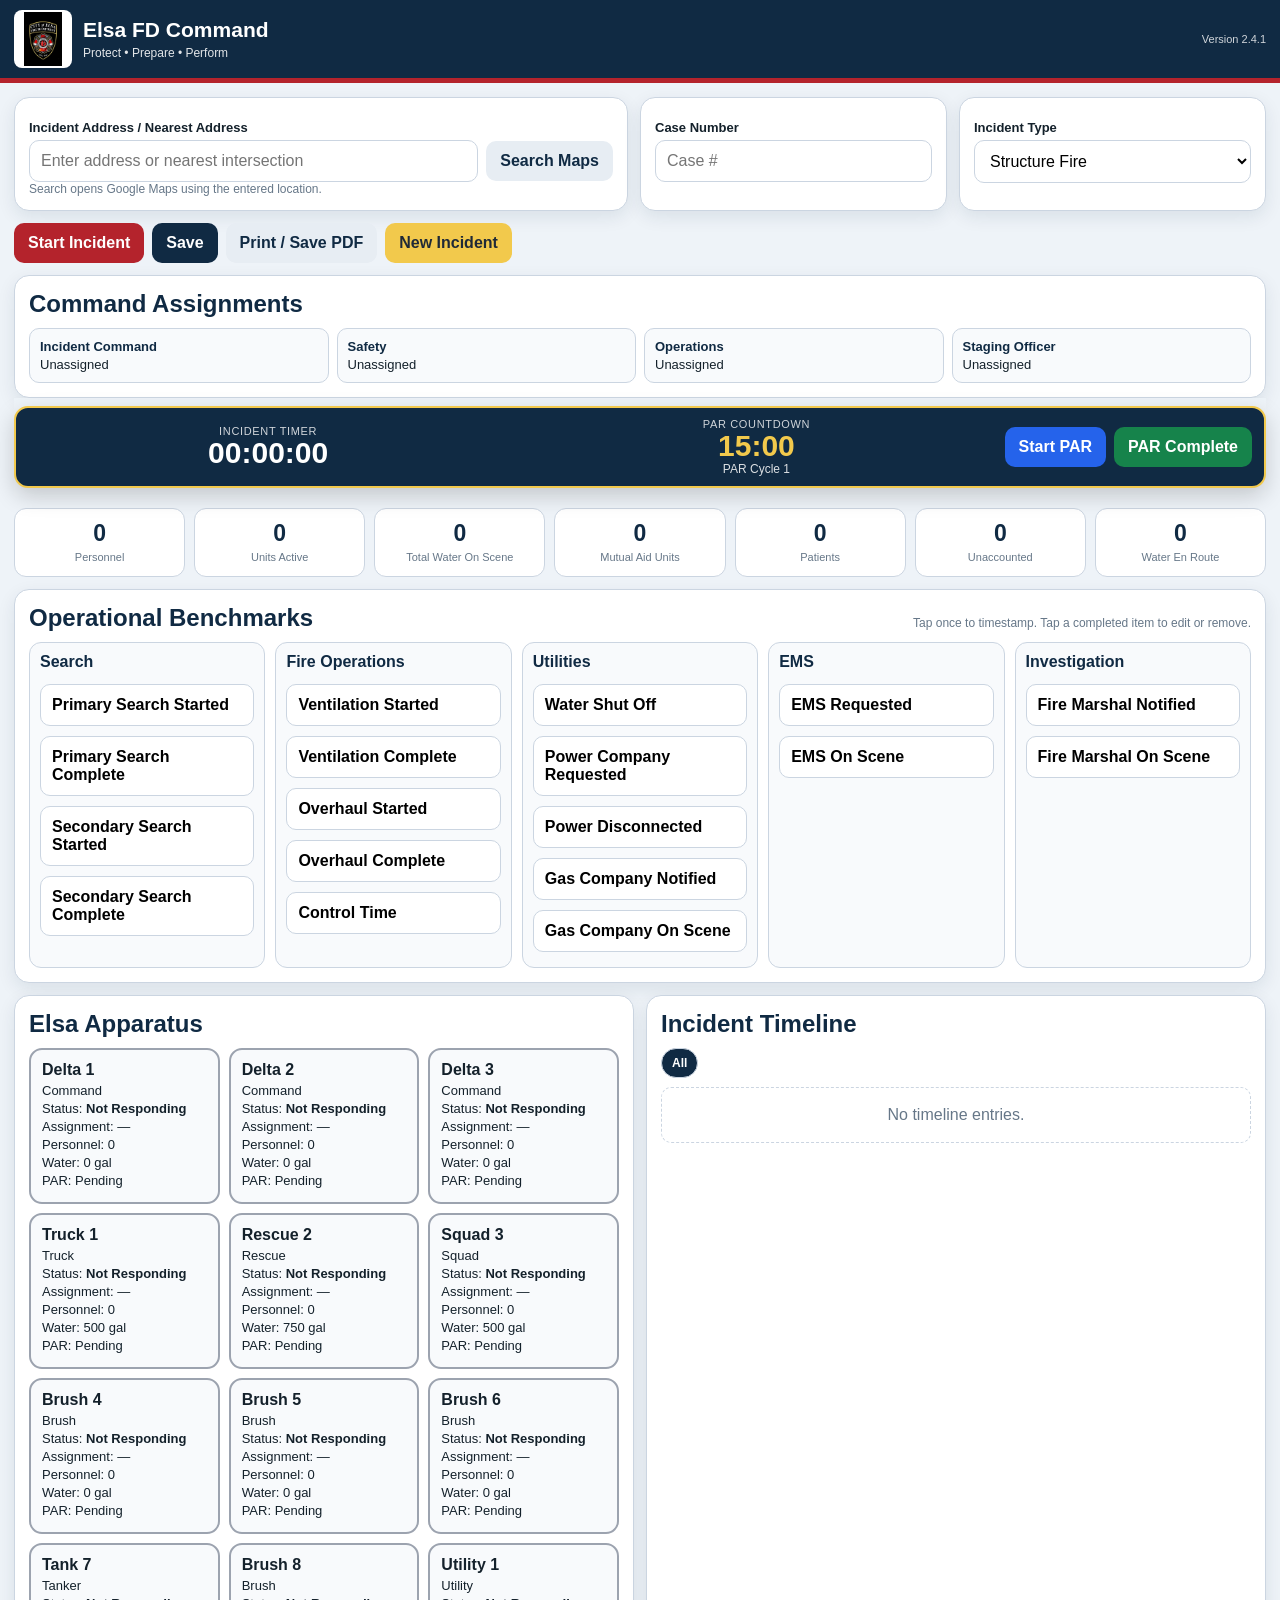
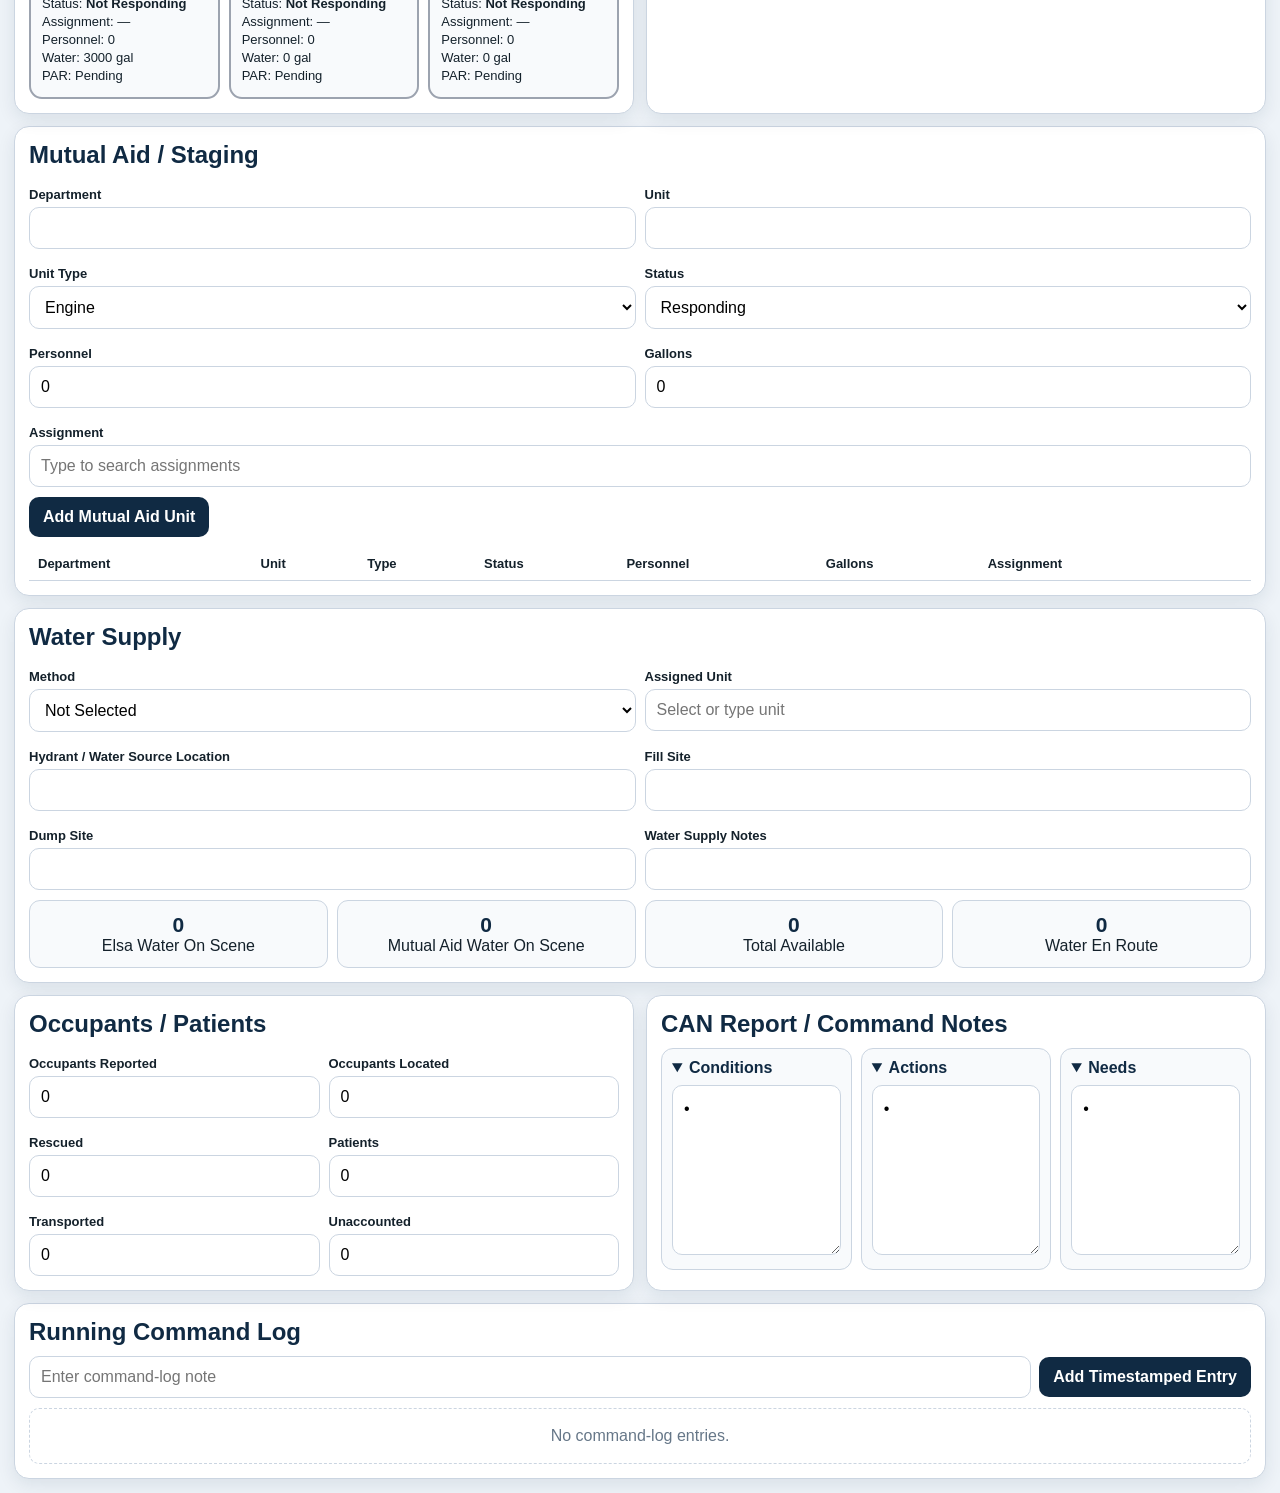
==== index.html @ ad081b95 "Add files via upload" ====
<!doctype html>
<html lang="en">
<head>
<meta charset="utf-8">
<meta name="viewport" content="width=device-width,initial-scale=1,viewport-fit=cover">
<meta name="theme-color" content="#102a43">
<meta name="apple-mobile-web-app-capable" content="yes">
<meta name="apple-mobile-web-app-title" content="EFD Command">
<title>Elsa FD Command — Version 2.4.1</title>
<link rel="stylesheet" href="styles.css?v=241">
</head>
<body>
<header>
  <div class="brand">
    <img class="patch" src="efd-patch.jpg" alt="Elsa Fire Department patch">
    <div><h1>Elsa FD Command</h1><p>Protect • Prepare • Perform</p></div>
  </div>
  <div class="version">Version 2.4.1</div>
</header>

<main class="shell">
  <section class="grid top-grid">
    <article class="card">
      <label>Incident Address / Nearest Address</label>
      <div class="inline"><input id="address" placeholder="Enter address or nearest intersection"><button class="btn light" id="mapsBtn">Search Maps</button></div>
      <div class="muted">Search opens Google Maps using the entered location.</div>
    </article>
    <article class="card"><label>Case Number</label><input id="caseNo" placeholder="Case #"></article>
    <article class="card">
      <label>Incident Type</label>
      <select id="incidentType"><option>Structure Fire</option><option>Brush/Wildland Fire</option><option>MVC</option><option>HazMat</option><option>Search & Rescue</option><option>Other</option></select>
      <input id="otherIncidentType" class="hidden" placeholder="Enter incident type" style="margin-top:8px">
    </article>
  </section>

  <div class="action-bar">
    <button class="btn danger" id="startIncidentBtn">Start Incident</button>
    <button class="btn primary" id="saveBtn">Save</button>
    <button class="btn light" onclick="window.print()">Print / Save PDF</button>
    <button class="btn gold" id="newIncidentBtn">New Incident</button>
  </div>

  <section class="card">
    <h2>Command Assignments</h2>
    <div id="commandAssignments" class="command-assignments"></div>
  </section>

  <div class="command-strip">
    <div class="command-strip-inner">
      <div class="timer-block"><small>Incident Timer</small><div class="timer" id="incidentTimer">00:00:00</div></div>
      <div class="timer-block"><small>PAR Countdown</small><div class="timer par-timer" id="parTimer">15:00</div><div class="par-cycle" id="parCycle">PAR Cycle 1</div></div>
      <button class="btn blue" id="startParBtn">Start PAR</button>
      <button class="btn green" id="completeParBtn">PAR Complete</button>
    </div>
  </div>

  <section class="stats">
    <div class="stat"><b id="mPersonnel">0</b><span>Personnel</span></div>
    <div class="stat"><b id="mUnits">0</b><span>Units Active</span></div>
    <div class="stat"><b id="mWater">0</b><span>Total Water On Scene</span></div>
    <div class="stat"><b id="mMutual">0</b><span>Mutual Aid Units</span></div>
    <div class="stat"><b id="mPatients">0</b><span>Patients</span></div>
    <div class="stat"><b id="mMissing">0</b><span>Unaccounted</span></div>
    <div class="stat"><b id="mWaterEnroute">0</b><span>Water En Route</span></div>
  </section>

  <section class="card">
    <div class="section-heading"><h2>Operational Benchmarks</h2><span class="muted">Tap once to timestamp. Tap a completed item to edit or remove.</span></div>
    <div id="benchmarkGroups" class="benchmark-groups"></div>
  </section>

  <section class="grid two" style="margin-top:12px">
    <article class="card">
      <h2>Elsa Apparatus</h2>
      <div id="units" class="units"></div>
    </article>
    <article class="card">
      <h2>Incident Timeline</h2>
      <div id="timelineFilters" class="timeline-filters"></div>
      <div id="timeline" class="timeline"></div>
    </article>
  </section>

  <section class="card" style="margin-top:12px">
    <h2>Mutual Aid / Staging</h2>
    <div class="form-grid">
      <div><label>Department</label><input id="maDept"></div>
      <div><label>Unit</label><input id="maUnit"></div>
      <div><label>Unit Type</label><select id="maType"><option>Engine</option><option>Truck</option><option>Rescue</option><option>Squad</option><option>Brush</option><option>Tanker</option><option>Command</option><option>Utility</option><option>Ambulance</option><option>Other</option></select></div>
      <div><label>Status</label><select id="maStatus"><option>Responding</option><option>On Scene</option><option>Staged</option><option>Released</option></select></div>
      <div><label>Personnel</label><input id="maPersonnel" type="number" min="0" value="0"></div>
      <div><label>Gallons</label><input id="maGallons" type="number" min="0" value="0"></div>
      <div style="grid-column:1/-1"><label>Assignment</label><input id="maAssignment" list="assignmentList" placeholder="Type to search assignments"></div>
    </div>
    <button class="btn primary" id="addMaBtn" style="margin-top:10px">Add Mutual Aid Unit</button>
    <div class="table-wrap" style="margin-top:10px"><table><thead><tr><th>Department</th><th>Unit</th><th>Type</th><th>Status</th><th>Personnel</th><th>Gallons</th><th>Assignment</th><th></th></tr></thead><tbody id="maBody"></tbody></table></div>
  </section>

  <section class="card" style="margin-top:12px">
    <h2>Water Supply</h2>
    <div class="form-grid">
      <div><label>Method</label><select id="waterMethod"><option value="">Not Selected</option><option>Hydrant</option><option>Tanker Shuttle</option></select></div>
      <div><label>Assigned Unit</label><input id="waterUnit" list="waterUnitList" placeholder="Select or type unit"></div>
      <div><label>Hydrant / Water Source Location</label><input id="hydrantLocation"></div>
      <div><label>Fill Site</label><input id="fillSite"></div>
      <div><label>Dump Site</label><input id="dumpSite"></div>
      <div><label>Water Supply Notes</label><input id="waterNotes"></div>
    </div>
    <div class="water-summary">
      <div class="water-box"><b id="elsaWater">0</b><span>Elsa Water On Scene</span></div>
      <div class="water-box"><b id="mutualWater">0</b><span>Mutual Aid Water On Scene</span></div>
      <div class="water-box"><b id="totalWater">0</b><span>Total Available</span></div>
      <div class="water-box"><b id="enrouteWater">0</b><span>Water En Route</span></div>
    </div>
  </section>

  <section class="grid two" style="margin-top:12px">
    <article class="card">
      <h2>Occupants / Patients</h2>
      <div class="form-grid">
        <div><label>Occupants Reported</label><input id="occReported" type="number" min="0" value="0"></div>
        <div><label>Occupants Located</label><input id="occLocated" type="number" min="0" value="0"></div>
        <div><label>Rescued</label><input id="rescued" type="number" min="0" value="0"></div>
        <div><label>Patients</label><input id="patients" type="number" min="0" value="0"></div>
        <div><label>Transported</label><input id="transported" type="number" min="0" value="0"></div>
        <div><label>Unaccounted</label><input id="unaccounted" type="number" min="0" value="0"></div>
      </div>
    </article>
    <article class="card">
      <h2>CAN Report / Command Notes</h2>
      <div class="can-grid">
        <details class="can-block" open><summary>Conditions</summary><textarea id="canConditions" class="bullet-area">• </textarea></details>
        <details class="can-block" open><summary>Actions</summary><textarea id="canActions" class="bullet-area">• </textarea></details>
        <details class="can-block" open><summary>Needs</summary><textarea id="canNeeds" class="bullet-area">• </textarea></details>
      </div>
    </article>
  </section>

  <section class="card" style="margin-top:12px">
    <h2>Running Command Log</h2>
    <div class="inline"><input id="logInput" placeholder="Enter command-log note"><button class="btn primary" id="addLogBtn">Add Timestamped Entry</button></div>
    <div id="commandLog"></div>
  </section>

  <datalist id="assignmentList"></datalist>
  <datalist id="waterUnitList"></datalist>
</main>

<div id="unitModal" class="modal hidden"><div class="modal-box">
  <h2 id="unitModalTitle">Unit</h2>
  <div class="form-grid">
    <div><label>Status</label><select id="unitStatus"><option>Not Responding</option><option>Responding</option><option>On Scene</option><option>Assigned</option><option>Staging</option><option>Rehab</option><option>Available</option><option>Released</option></select></div>
    <div><label>Personnel</label><input id="unitPersonnel" type="number" min="0"></div>
    <div style="grid-column:1/-1"><label>Assignment</label><input id="unitAssignment" list="assignmentList" placeholder="Type to search assignments"></div>
    <div><label>Water Capacity</label><input id="unitWater" type="number" min="0"></div>
    <div><label>PAR Status</label><select id="unitPar"><option>Pending</option><option>PAR Complete</option><option>No Contact</option></select></div>
  </div>
  <div class="modal-actions"><button class="btn light" id="cancelUnitBtn">Cancel</button><button class="btn primary" id="saveUnitBtn">Save Unit</button></div>
</div></div>

<div id="customAssignmentModal" class="modal hidden"><div class="modal-box">
  <h2>Custom Assignment</h2><label>Assignment</label><input id="customAssignmentInput">
  <div class="modal-actions"><button class="btn light" id="cancelCustomBtn">Cancel</button><button class="btn primary" id="saveCustomBtn">Save</button></div>
</div></div>

<div id="benchmarkModal" class="modal hidden"><div class="modal-box">
  <h2 id="benchmarkModalTitle">Benchmark</h2>
  <label>Time</label><input id="benchmarkTime" type="time" step="1">
  <label>Optional Note</label><textarea id="benchmarkNote" placeholder="Optional details, unit, person, company, etc."></textarea>
  <div class="modal-actions"><button class="btn danger" id="removeBenchmarkBtn">Remove</button><button class="btn light" id="cancelBenchmarkBtn">Cancel</button><button class="btn primary" id="saveBenchmarkBtn">Save</button></div>
</div></div>

<div id="companyModal" class="modal hidden"><div class="modal-box">
  <h2>Power Company Requested</h2><label>Provider</label><select id="powerCompany"><option>AEP</option><option>MVEC</option></select>
  <div class="modal-actions"><button class="btn light" id="cancelCompanyBtn">Cancel</button><button class="btn primary" id="saveCompanyBtn">Save and Timestamp</button></div>
</div></div>

<div id="loadError" class="hidden" style="margin:14px;padding:16px;background:#ffe8ea;border:2px solid #b4232c;border-radius:12px">
<strong>The command board did not finish loading.</strong><br>
Refresh the page. If this message remains, verify that <code>app.js</code> and <code>styles.css</code> were uploaded beside <code>index.html</code>.
</div>
<script src="app.js?v=241" defer></script>
<script>
window.addEventListener("load", function () {
  setTimeout(function () {
    if (!window.EFD_APP_READY) {
      document.getElementById("loadError").classList.remove("hidden");
    }
  }, 1500);
});
</script>
</body>
</html>
---- styles.css ----
:root{
  --navy:#102a43;--navy2:#183b56;--red:#b4232c;--red2:#8e1821;
  --gold:#f2c94c;--bg:#eef3f8;--card:#fff;--line:#cbd5e1;
  --text:#14212b;--muted:#667788;--green:#16834b;--blue:#2563eb;
  --orange:#d97706;--shadow:0 6px 18px rgba(16,42,67,.09);
}
*{box-sizing:border-box}
html,body{margin:0;min-height:100%;font-family:-apple-system,BlinkMacSystemFont,"Segoe UI",Arial,sans-serif;background:var(--bg);color:var(--text)}
body{padding-bottom:env(safe-area-inset-bottom)}
button,input,select,textarea{font:inherit}
button{cursor:pointer}
.hidden{display:none!important}
header{
  position:sticky;top:0;z-index:60;background:var(--navy);color:#fff;
  border-bottom:5px solid var(--red);padding:10px max(14px,env(safe-area-inset-left));
  display:flex;align-items:center;justify-content:space-between;gap:12px
}
.brand{display:flex;align-items:center;gap:11px;min-width:0}
.patch{width:58px;height:58px;object-fit:contain;border-radius:8px;background:#fff;padding:2px;flex:0 0 auto}
.brand h1{margin:0;font-size:21px;line-height:1.1}.brand p{margin:4px 0 0;font-size:12px;opacity:.88}
.version{font-size:11px;opacity:.8;white-space:nowrap}
.shell{width:min(1500px,100%);margin:auto;padding:14px}
.card{background:var(--card);border:1px solid var(--line);border-radius:15px;padding:14px;box-shadow:var(--shadow)}
.card h2,.card h3{margin:0 0 10px;color:var(--navy)}
.grid{display:grid;gap:12px}.top-grid{grid-template-columns:2fr 1fr 1fr}.two{grid-template-columns:1fr 1fr}.three{grid-template-columns:repeat(3,1fr)}
.form-grid{display:grid;grid-template-columns:repeat(2,1fr);gap:9px}
label{display:block;font-size:13px;font-weight:800;margin:8px 0 5px}
input,select,textarea{
  width:100%;border:1px solid var(--line);border-radius:10px;background:#fff;
  padding:11px;font-size:16px
}
textarea{min-height:130px;resize:vertical}
input:focus,select:focus,textarea:focus{outline:3px solid rgba(37,99,235,.15);border-color:var(--blue)}
.btn{border:0;border-radius:10px;padding:11px 14px;font-weight:800}
.btn.primary{background:var(--navy);color:#fff}.btn.danger{background:var(--red);color:#fff}
.btn.gold{background:var(--gold);color:#1f2937}.btn.light{background:#e7edf3;color:var(--navy)}
.btn.green{background:var(--green);color:#fff}.btn.blue{background:var(--blue);color:#fff}
.btn.small{padding:8px 10px;font-size:13px}.btn.full{width:100%;margin-top:10px}
.inline{display:flex;gap:8px;align-items:center}.inline>*:first-child{flex:1}
.muted{color:var(--muted);font-size:12px}
.action-bar{display:flex;flex-wrap:wrap;gap:8px;margin:12px 0}
.command-strip{
  position:sticky;top:83px;z-index:50;background:rgba(238,243,248,.96);
  backdrop-filter:blur(10px);padding:8px 0;margin:0 0 12px
}
.command-strip-inner{
  background:var(--navy);color:#fff;border:2px solid var(--gold);border-radius:14px;
  display:grid;grid-template-columns:1fr 1fr auto auto;gap:8px;align-items:center;padding:10px 12px;
  box-shadow:0 8px 22px rgba(0,0,0,.18)
}
.timer-block{text-align:center}.timer-block small{display:block;opacity:.8;font-size:11px;text-transform:uppercase;letter-spacing:.06em}
.timer{font-size:30px;font-weight:900;line-height:1.05;font-variant-numeric:tabular-nums}
.par-timer{color:var(--gold)}.par-due{color:#fff;background:var(--red);border-radius:9px;padding:4px 8px;animation:flash .8s infinite}
@keyframes flash{50%{opacity:.42;transform:scale(1.03)}}
.par-cycle{font-size:12px;text-align:center;opacity:.85}
.stats{display:grid;grid-template-columns:repeat(7,1fr);gap:9px;margin:12px 0}
.stat{background:#fff;border:1px solid var(--line);border-radius:12px;padding:11px;text-align:center}
.stat b{display:block;font-size:23px;color:var(--navy);font-variant-numeric:tabular-nums}.stat span{font-size:11px;color:var(--muted)}
.command-assignments{display:grid;grid-template-columns:repeat(4,1fr);gap:8px}
.assignment-summary{border:1px solid var(--line);border-radius:10px;padding:10px;background:#f8fafc;font-size:13px}
.assignment-summary b{display:block;color:var(--navy);margin-bottom:3px}
.section-heading{display:flex;justify-content:space-between;align-items:center;gap:10px}
.benchmark-groups{display:grid;grid-template-columns:repeat(5,1fr);gap:10px}
.benchmark-group{border:1px solid var(--line);border-radius:12px;padding:10px;background:#f8fafc}
.benchmark-group h4{margin:0 0 8px;color:var(--navy)}
.benchmark-btn{
  width:100%;border:1px solid var(--line);background:#fff;border-radius:10px;
  padding:11px;text-align:left;font-weight:800;margin:5px 0
}
.benchmark-btn.started{background:#eaf1ff;border-color:#70a1ff;color:#174db7}
.benchmark-btn.complete{background:#eaf7ef;border-color:#53ae77;color:#0f6a3b}
.benchmark-btn .stamp{display:block;font-size:11px;font-weight:500;color:var(--muted);margin-top:4px}
.units{display:grid;grid-template-columns:repeat(3,1fr);gap:9px}
.unit-card{border:2px solid #9ca3af;border-radius:13px;padding:11px;background:#f8fafc}
.unit-card h4{margin:0 0 4px}.unit-card p{font-size:13px;margin:3px 0}
.unit-card.Responding{border-color:#60a5fa;background:#eff6ff}.unit-card.OnScene,.unit-card.Assigned{border-color:#22c55e;background:#f0fdf4}
.unit-card.Staging{border-color:#eab308;background:#fefce8}.unit-card.Rehab{border-color:#f97316;background:#fff7ed}.unit-card.Released{opacity:.58}
.table-wrap{overflow:auto}table{width:100%;border-collapse:collapse;min-width:780px}th,td{border-bottom:1px solid var(--line);padding:9px;text-align:left;font-size:13px}
.water-summary{display:grid;grid-template-columns:repeat(4,1fr);gap:9px;margin-top:10px}
.water-box{border:1px solid var(--line);border-radius:11px;padding:12px;text-align:center;background:#f8fafc}
.water-box b{display:block;font-size:21px;color:var(--navy)}
.timeline-filters{display:flex;gap:7px;flex-wrap:wrap;margin-bottom:9px}.filter-btn{border:1px solid var(--line);background:#fff;border-radius:999px;padding:7px 10px;font-weight:750;font-size:12px}
.filter-btn.active{background:var(--navy);color:#fff}
.timeline{display:grid;gap:7px}.timeline-entry{border-left:4px solid var(--navy);background:#f8fafc;padding:9px 11px;border-radius:0 10px 10px 0}
.timeline-entry time{display:block;font-size:11px;color:var(--muted);margin-top:3px}.timeline-actions{float:right;display:flex;gap:4px}
.can-grid{display:grid;grid-template-columns:repeat(3,1fr);gap:9px}.can-block{border:1px solid var(--line);border-radius:12px;background:#f8fafc;padding:10px}
.can-block summary{font-weight:900;color:var(--navy);cursor:pointer;margin-bottom:8px}.bullet-area{min-height:170px;line-height:1.5}
.log-entry{display:grid;grid-template-columns:100px 1fr;gap:10px;border-bottom:1px solid var(--line);padding:8px 0;font-size:13px}
.modal{position:fixed;inset:0;z-index:100;background:rgba(3,18,31,.7);display:flex;align-items:center;justify-content:center;padding:18px}
.modal-box{width:min(570px,100%);max-height:92vh;overflow:auto;background:#fff;border-radius:16px;padding:18px}
.modal-box h2{margin:0 0 10px}.modal-actions{display:flex;gap:8px;justify-content:flex-end;margin-top:12px}
.search-results{border:1px solid var(--line);border-radius:10px;max-height:240px;overflow:auto;margin-top:7px;background:#fff}
.search-option{padding:10px;border-bottom:1px solid var(--line);cursor:pointer}.search-option:last-child{border-bottom:0}.search-option:hover{background:#eef3f8}
.empty{padding:18px;text-align:center;color:var(--muted);border:1px dashed var(--line);border-radius:10px}
@media(max-width:1150px){.benchmark-groups{grid-template-columns:repeat(3,1fr)}.stats{grid-template-columns:repeat(4,1fr)}.command-assignments{grid-template-columns:repeat(2,1fr)}}
@media(max-width:820px){
  header{top:0}.command-strip{top:83px}.top-grid,.two,.three{grid-template-columns:1fr}.benchmark-groups{grid-template-columns:repeat(2,1fr)}
  .units{grid-template-columns:repeat(2,1fr)}.water-summary{grid-template-columns:repeat(2,1fr)}.can-grid{grid-template-columns:1fr}.form-grid{grid-template-columns:1fr}
  .command-strip-inner{grid-template-columns:1fr 1fr}.command-strip-inner .btn{min-height:44px}.stats{grid-template-columns:repeat(3,1fr)}
}
@media(max-width:520px){
  .shell{padding:10px}.patch{width:48px;height:48px}.brand h1{font-size:17px}.version{display:none}.command-strip{top:73px}
  .timer{font-size:24px}.stats{grid-template-columns:repeat(2,1fr)}.benchmark-groups,.units{grid-template-columns:1fr}
  .command-assignments{grid-template-columns:1fr}.water-summary{grid-template-columns:1fr 1fr}
}
@media print{
  header,.command-strip,.action-bar,.btn,.modal,.timeline-actions{display:none!important}
  body{background:#fff}.shell{width:100%;padding:0}.card,.stat{box-shadow:none}.benchmark-groups{grid-template-columns:repeat(3,1fr)}
}
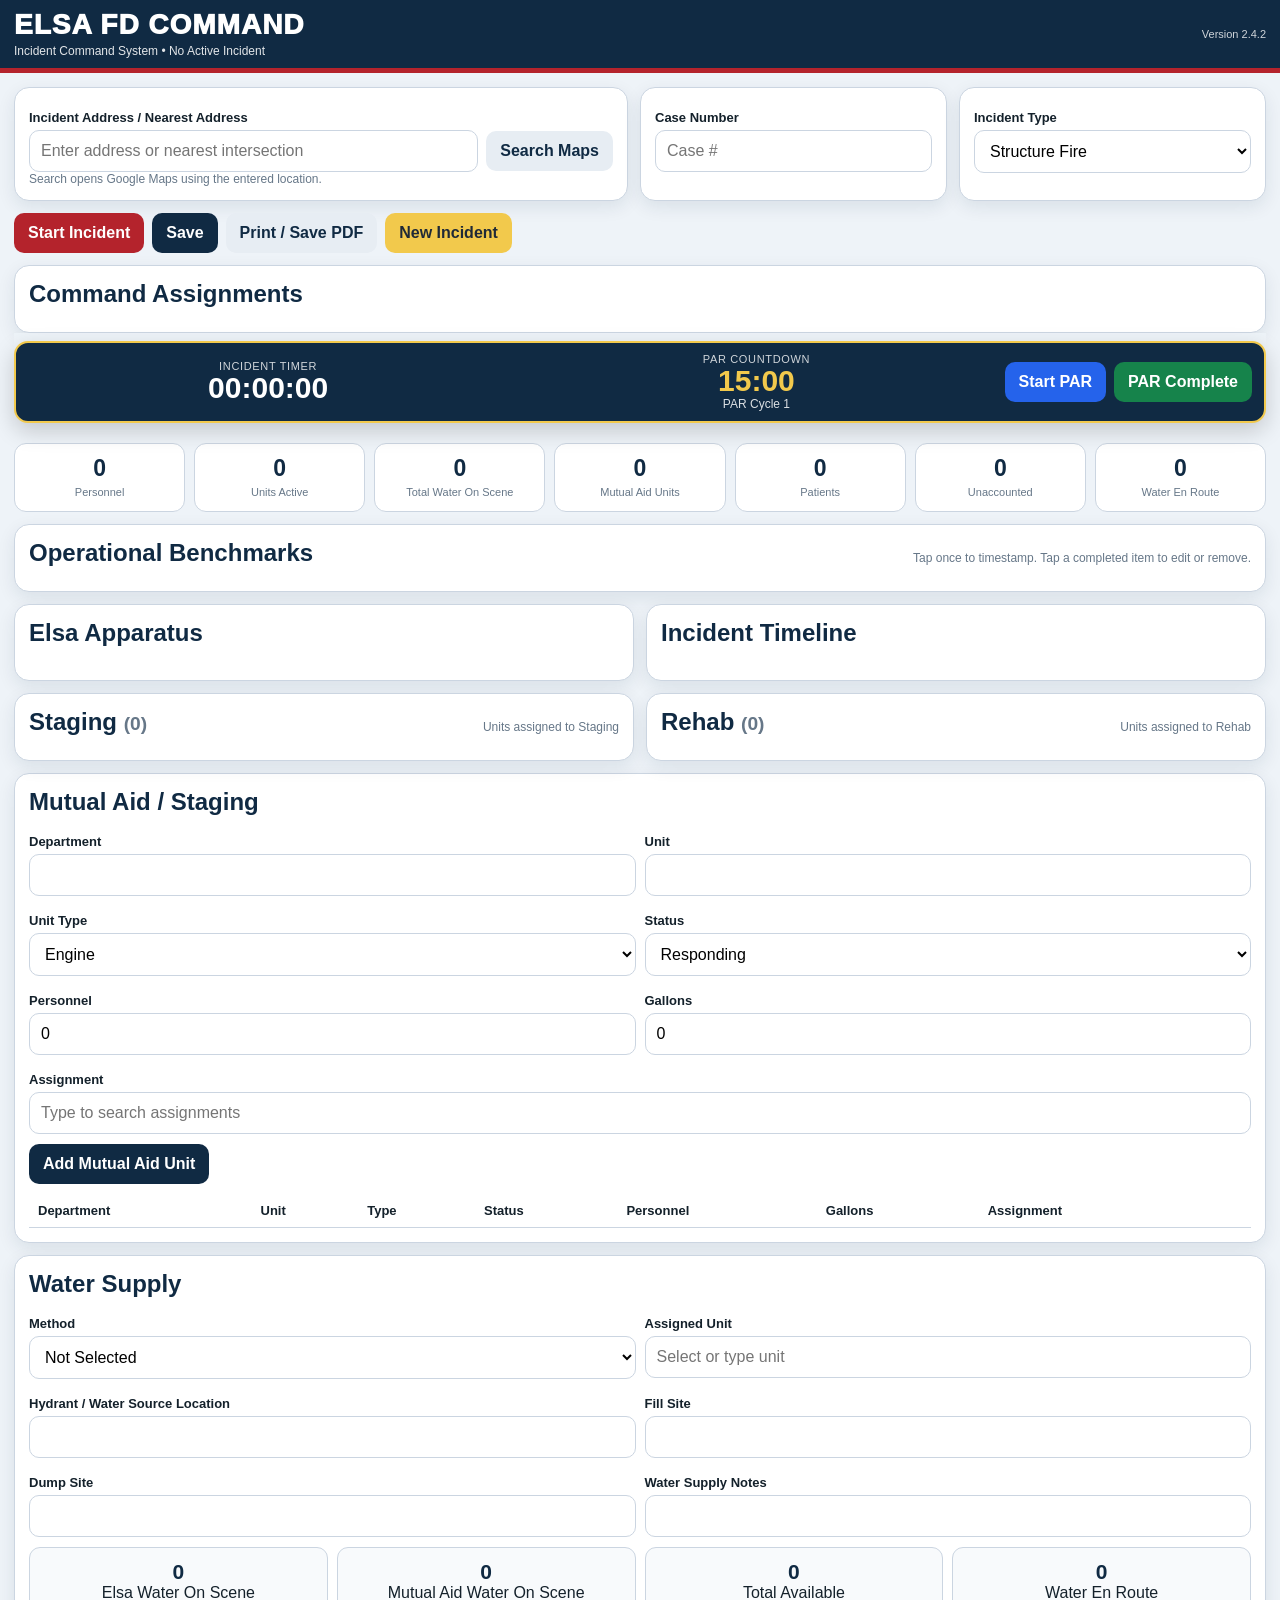
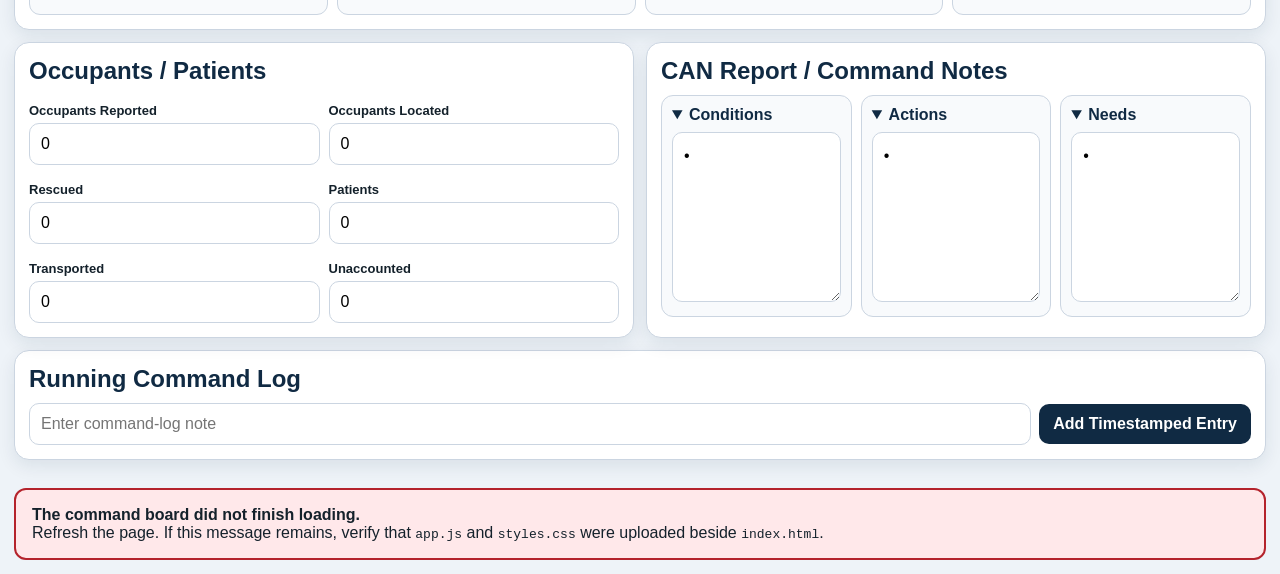
==== commit af23ab47: "Add files via upload" ====
--- a/index.html
+++ b/index.html
@@ -6,16 +6,13 @@
 <meta name="theme-color" content="#102a43">
 <meta name="apple-mobile-web-app-capable" content="yes">
 <meta name="apple-mobile-web-app-title" content="EFD Command">
-<title>Elsa FD Command — Version 2.4.1</title>
-<link rel="stylesheet" href="styles.css?v=241">
+<title>Elsa FD Command — Version 2.4.2</title>
+<link rel="stylesheet" href="styles.css?v=242">
 </head>
 <body>
 <header>
-  <div class="brand">
-    <img class="patch" src="efd-patch.jpg" alt="Elsa Fire Department patch">
-    <div><h1>Elsa FD Command</h1><p>Protect • Prepare • Perform</p></div>
-  </div>
-  <div class="version">Version 2.4.1</div>
+  <div class="brand"><div><h1>ELSA FD COMMAND</h1><p id="headerSubtitle">Incident Command System • No Active Incident</p></div></div>
+  <div class="version">Version 2.4.2</div>
 </header>
 
 <main class="shell">
@@ -78,6 +75,17 @@
       <h2>Incident Timeline</h2>
       <div id="timelineFilters" class="timeline-filters"></div>
       <div id="timeline" class="timeline"></div>
+    </article>
+  </section>
+
+  <section class="grid two" style="margin-top:12px">
+    <article class="card">
+      <div class="section-heading"><h2>Staging <span id="stagingCount" class="board-count">(0)</span></h2><span class="muted">Units assigned to Staging</span></div>
+      <div id="stagingBoard" class="resource-board"></div>
+    </article>
+    <article class="card">
+      <div class="section-heading"><h2>Rehab <span id="rehabCount" class="board-count">(0)</span></h2><span class="muted">Units assigned to Rehab</span></div>
+      <div id="rehabBoard" class="resource-board"></div>
     </article>
   </section>
 
@@ -170,6 +178,32 @@
   <div class="modal-actions"><button class="btn danger" id="removeBenchmarkBtn">Remove</button><button class="btn light" id="cancelBenchmarkBtn">Cancel</button><button class="btn primary" id="saveBenchmarkBtn">Save</button></div>
 </div></div>
 
+
+<div id="fireAttackModal" class="modal hidden"><div class="modal-box">
+  <h2>Fire Attack</h2>
+  <label>Attack Mode</label>
+  <select id="fireAttackMode"><option>Offensive Attack</option><option>Defensive Attack</option></select>
+  <div class="modal-actions"><button class="btn light" id="cancelFireAttackBtn">Cancel</button><button class="btn primary" id="saveFireAttackBtn">Save and Timestamp</button></div>
+</div></div>
+
+<div id="emsModal" class="modal hidden"><div class="modal-box">
+  <h2>EMS On Scene</h2>
+  <label>Agency Name</label><input id="emsAgency" placeholder="Example: Skyline EMS">
+  <label>Unit Number</label><input id="emsUnitNumber" placeholder="Example: Medic 5">
+  <div class="modal-actions"><button class="btn light" id="cancelEmsBtn">Cancel</button><button class="btn primary" id="saveEmsBtn">Save and Timestamp</button></div>
+</div></div>
+
+<div id="mutualAidEditModal" class="modal hidden"><div class="modal-box">
+  <h2 id="mutualAidEditTitle">Mutual Aid Unit</h2>
+  <div class="form-grid">
+    <div><label>Status</label><select id="editMaStatus"><option>Responding</option><option>On Scene</option><option>Staged</option><option>Released</option></select></div>
+    <div><label>Personnel</label><input id="editMaPersonnel" type="number" min="0"></div>
+    <div><label>Gallons</label><input id="editMaGallons" type="number" min="0"></div>
+    <div style="grid-column:1/-1"><label>Assignment</label><input id="editMaAssignment" list="assignmentList" placeholder="Type to search assignments"></div>
+  </div>
+  <div class="modal-actions"><button class="btn light" id="cancelMaEditBtn">Cancel</button><button class="btn primary" id="saveMaEditBtn">Save Unit</button></div>
+</div></div>
+
 <div id="companyModal" class="modal hidden"><div class="modal-box">
   <h2>Power Company Requested</h2><label>Provider</label><select id="powerCompany"><option>AEP</option><option>MVEC</option></select>
   <div class="modal-actions"><button class="btn light" id="cancelCompanyBtn">Cancel</button><button class="btn primary" id="saveCompanyBtn">Save and Timestamp</button></div>
@@ -179,7 +213,7 @@
 <strong>The command board did not finish loading.</strong><br>
 Refresh the page. If this message remains, verify that <code>app.js</code> and <code>styles.css</code> were uploaded beside <code>index.html</code>.
 </div>
-<script src="app.js?v=241" defer></script>
+<script src="app.js?v=242" defer></script>
 <script>
 window.addEventListener("load", function () {
   setTimeout(function () {
--- a/styles.css
+++ b/styles.css
@@ -16,8 +16,7 @@
   display:flex;align-items:center;justify-content:space-between;gap:12px
 }
 .brand{display:flex;align-items:center;gap:11px;min-width:0}
-.patch{width:58px;height:58px;object-fit:contain;border-radius:8px;background:#fff;padding:2px;flex:0 0 auto}
-.brand h1{margin:0;font-size:21px;line-height:1.1}.brand p{margin:4px 0 0;font-size:12px;opacity:.88}
+.brand h1{margin:0;font-size:28px;font-weight:950;letter-spacing:.035em;line-height:1.05}.brand p{margin:5px 0 0;font-size:12px;opacity:.88}
 .version{font-size:11px;opacity:.8;white-space:nowrap}
 .shell{width:min(1500px,100%);margin:auto;padding:14px}
 .card{background:var(--card);border:1px solid var(--line);border-radius:15px;padding:14px;box-shadow:var(--shadow)}
@@ -99,11 +98,20 @@
   .command-strip-inner{grid-template-columns:1fr 1fr}.command-strip-inner .btn{min-height:44px}.stats{grid-template-columns:repeat(3,1fr)}
 }
 @media(max-width:520px){
-  .shell{padding:10px}.patch{width:48px;height:48px}.brand h1{font-size:17px}.version{display:none}.command-strip{top:73px}
+  .shell{padding:10px}.brand h1{font-size:22px}.version{display:none}.command-strip{top:73px}
   .timer{font-size:24px}.stats{grid-template-columns:repeat(2,1fr)}.benchmark-groups,.units{grid-template-columns:1fr}
   .command-assignments{grid-template-columns:1fr}.water-summary{grid-template-columns:1fr 1fr}
 }
 @media print{
   header,.command-strip,.action-bar,.btn,.modal,.timeline-actions{display:none!important}
   body{background:#fff}.shell{width:100%;padding:0}.card,.stat{box-shadow:none}.benchmark-groups{grid-template-columns:repeat(3,1fr)}
-}+}
+.board-count{font-size:.8em;color:var(--muted)}
+.resource-board{display:grid;gap:8px}
+.resource-board-card{border:1px solid var(--line);border-radius:11px;padding:10px;background:#f8fafc;display:grid;grid-template-columns:1fr auto;gap:8px;align-items:center}
+.resource-board-card b{display:block;color:var(--navy)}
+.resource-board-card .meta{font-size:12px;color:var(--muted);margin-top:3px}
+.quick-actions{display:flex;gap:6px;flex-wrap:wrap;justify-content:flex-end}
+.last-updated{font-size:11px;color:var(--muted);margin-top:5px}
+.alarm-escalated{animation:stripFlash .55s infinite!important;background:var(--red)!important}
+@keyframes stripFlash{50%{background:#ff1f2d!important;box-shadow:0 0 24px rgba(255,31,45,.75)}}
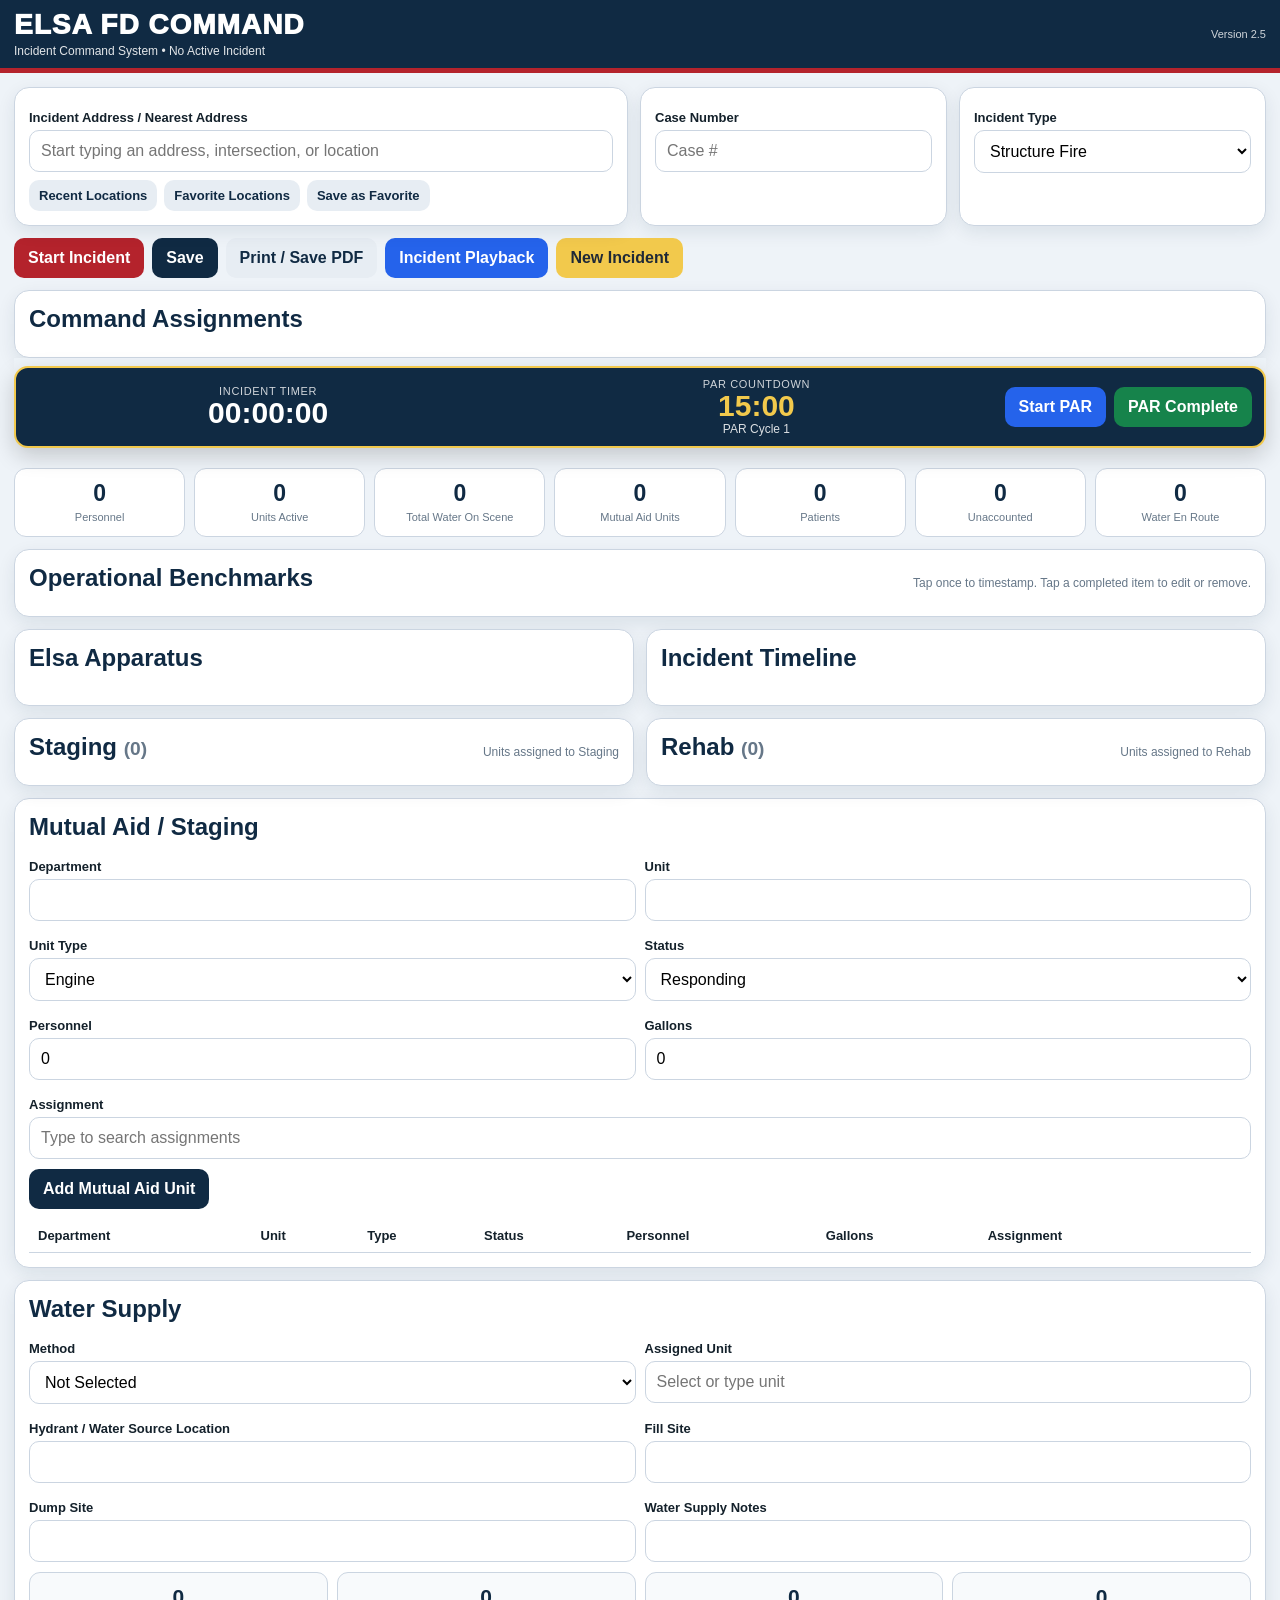
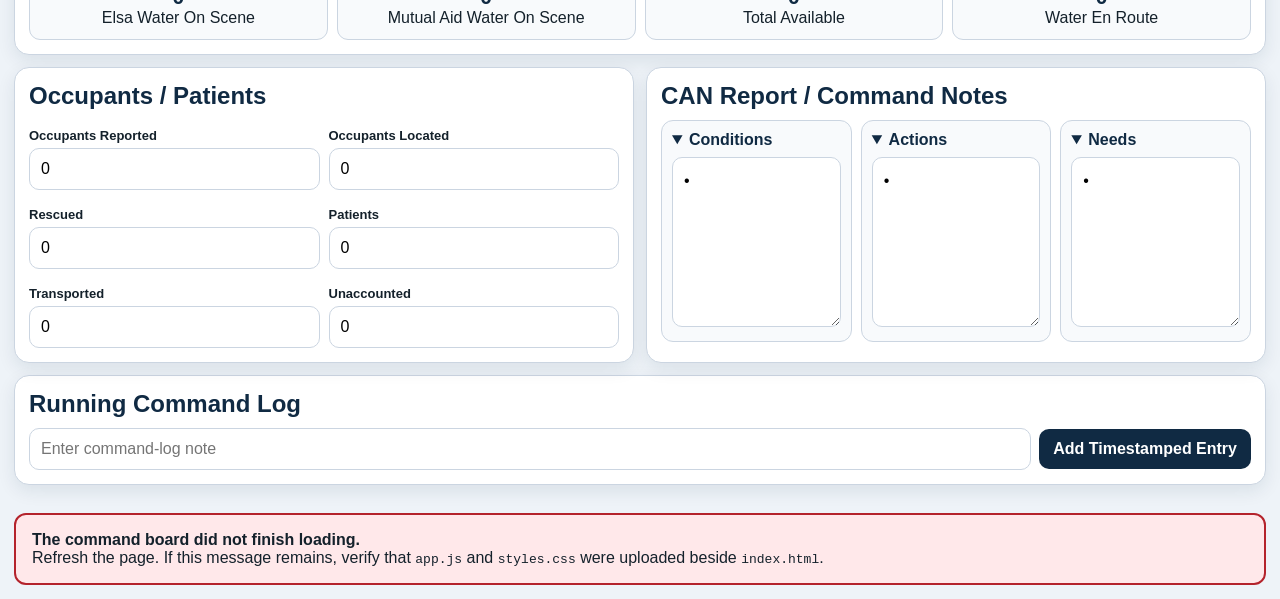
==== commit 7e1ad834: "Add files via upload" ====
--- a/index.html
+++ b/index.html
@@ -6,21 +6,26 @@
 <meta name="theme-color" content="#102a43">
 <meta name="apple-mobile-web-app-capable" content="yes">
 <meta name="apple-mobile-web-app-title" content="EFD Command">
-<title>Elsa FD Command — Version 2.4.2</title>
-<link rel="stylesheet" href="styles.css?v=242">
+<title>Elsa FD Command — Version 2.5</title>
+<link rel="stylesheet" href="styles.css?v=250">
 </head>
 <body>
 <header>
   <div class="brand"><div><h1>ELSA FD COMMAND</h1><p id="headerSubtitle">Incident Command System • No Active Incident</p></div></div>
-  <div class="version">Version 2.4.2</div>
+  <div class="version">Version 2.5</div>
 </header>
 
 <main class="shell">
   <section class="grid top-grid">
-    <article class="card">
+    <article class="card smart-address-card">
       <label>Incident Address / Nearest Address</label>
-      <div class="inline"><input id="address" placeholder="Enter address or nearest intersection"><button class="btn light" id="mapsBtn">Search Maps</button></div>
-      <div class="muted">Search opens Google Maps using the entered location.</div>
+      <input id="address" autocomplete="off" placeholder="Start typing an address, intersection, or location">
+      <div id="addressSuggestions" class="address-suggestions hidden"></div>
+      <div class="address-tools">
+        <button class="btn light small" id="showRecentBtn" type="button">Recent Locations</button>
+        <button class="btn light small" id="showFavoritesBtn" type="button">Favorite Locations</button>
+        <button class="btn light small" id="saveFavoriteBtn" type="button">Save as Favorite</button>
+      </div>
     </article>
     <article class="card"><label>Case Number</label><input id="caseNo" placeholder="Case #"></article>
     <article class="card">
@@ -33,7 +38,7 @@
   <div class="action-bar">
     <button class="btn danger" id="startIncidentBtn">Start Incident</button>
     <button class="btn primary" id="saveBtn">Save</button>
-    <button class="btn light" onclick="window.print()">Print / Save PDF</button>
+    <button class="btn light" onclick="window.print()">Print / Save PDF</button><button class="btn blue" id="playbackBtn">Incident Playback</button>
     <button class="btn gold" id="newIncidentBtn">New Incident</button>
   </div>
 
@@ -204,6 +209,32 @@
   <div class="modal-actions"><button class="btn light" id="cancelMaEditBtn">Cancel</button><button class="btn primary" id="saveMaEditBtn">Save Unit</button></div>
 </div></div>
 
+
+<div id="playbackModal" class="modal hidden"><div class="modal-box playback-box">
+  <div class="section-heading">
+    <h2>Incident Playback</h2>
+    <button class="btn light small" id="closePlaybackBtn">Close</button>
+  </div>
+  <div class="playback-summary">
+    <div><b id="playbackElapsed">00:00:00</b><span>Elapsed</span></div>
+    <div><b id="playbackPosition">0 / 0</b><span>Event</span></div>
+    <div><b id="playbackSpeedLabel">1×</b><span>Speed</span></div>
+  </div>
+  <div class="playback-controls">
+    <button class="btn light" id="playbackBeginningBtn">⏮ Beginning</button>
+    <button class="btn light" id="playbackPrevBtn">◀ Previous</button>
+    <button class="btn primary" id="playbackPlayBtn">▶ Play</button>
+    <button class="btn light" id="playbackNextBtn">Next ▶</button>
+    <button class="btn light" id="playbackEndBtn">End ⏭</button>
+  </div>
+  <div class="playback-speed">
+    <label>Playback Speed</label>
+    <select id="playbackSpeed"><option value="1">1×</option><option value="2">2×</option><option value="5">5×</option><option value="10">10×</option></select>
+  </div>
+  <div id="playbackCurrent" class="playback-current empty">No events recorded.</div>
+  <div id="playbackEventList" class="playback-list"></div>
+</div></div>
+
 <div id="companyModal" class="modal hidden"><div class="modal-box">
   <h2>Power Company Requested</h2><label>Provider</label><select id="powerCompany"><option>AEP</option><option>MVEC</option></select>
   <div class="modal-actions"><button class="btn light" id="cancelCompanyBtn">Cancel</button><button class="btn primary" id="saveCompanyBtn">Save and Timestamp</button></div>
@@ -213,7 +244,7 @@
 <strong>The command board did not finish loading.</strong><br>
 Refresh the page. If this message remains, verify that <code>app.js</code> and <code>styles.css</code> were uploaded beside <code>index.html</code>.
 </div>
-<script src="app.js?v=242" defer></script>
+<script src="app.js?v=250" defer></script>
 <script>
 window.addEventListener("load", function () {
   setTimeout(function () {
--- a/styles.css
+++ b/styles.css
@@ -115,3 +115,33 @@
 .last-updated{font-size:11px;color:var(--muted);margin-top:5px}
 .alarm-escalated{animation:stripFlash .55s infinite!important;background:var(--red)!important}
 @keyframes stripFlash{50%{background:#ff1f2d!important;box-shadow:0 0 24px rgba(255,31,45,.75)}}
+
+.smart-address-card{position:relative}
+.address-tools{display:flex;gap:7px;flex-wrap:wrap;margin-top:8px}
+.address-suggestions{position:absolute;z-index:80;left:14px;right:14px;top:82px;background:#fff;border:1px solid var(--line);border-radius:11px;box-shadow:0 10px 28px rgba(16,42,67,.18);max-height:290px;overflow:auto}
+.address-group-title{padding:9px 11px 5px;font-size:11px;font-weight:900;color:var(--muted);text-transform:uppercase;letter-spacing:.06em;background:#f8fafc}
+.address-option{padding:11px;border-top:1px solid var(--line);cursor:pointer}
+.address-option:hover,.address-option:focus{background:#eef3f8}
+.address-option b{display:block;color:var(--navy)}
+.address-option span{font-size:12px;color:var(--muted)}
+.playback-box{width:min(760px,100%)}
+.playback-summary{display:grid;grid-template-columns:repeat(3,1fr);gap:8px;margin:10px 0}
+.playback-summary div{text-align:center;border:1px solid var(--line);border-radius:11px;padding:10px;background:#f8fafc}
+.playback-summary b{display:block;font-size:20px;color:var(--navy)}
+.playback-summary span{font-size:11px;color:var(--muted)}
+.playback-controls{display:flex;gap:7px;flex-wrap:wrap;margin:10px 0}
+.playback-speed{max-width:180px;margin:10px 0}
+.playback-current{border:2px solid var(--navy);background:#f8fafc;padding:18px;border-radius:13px;margin:12px 0;text-align:center}
+.playback-current .event-time{font-size:26px;font-weight:900;color:var(--navy)}
+.playback-current .event-name{font-size:20px;font-weight:850;margin:6px 0}
+.playback-current .event-note{color:var(--muted)}
+.playback-list{display:grid;gap:7px;max-height:330px;overflow:auto}
+.playback-item{border-left:5px solid var(--navy);padding:9px 11px;background:#f8fafc;border-radius:0 10px 10px 0;cursor:pointer}
+.playback-item.active{background:#eaf1ff;border-left-color:var(--blue)}
+.playback-item.fire{border-left-color:var(--red)}
+.playback-item.accountability{border-left-color:var(--green)}
+.playback-item.utilities{border-left-color:var(--orange)}
+.playback-item.ems{border-left-color:#7c3aed}
+.playback-item.resources{border-left-color:var(--blue)}
+.playback-item time{display:block;font-size:11px;color:var(--muted);margin-top:3px}
+@media(max-width:520px){.playback-summary{grid-template-columns:1fr}.playback-controls .btn{flex:1 1 45%}.address-suggestions{left:10px;right:10px}}
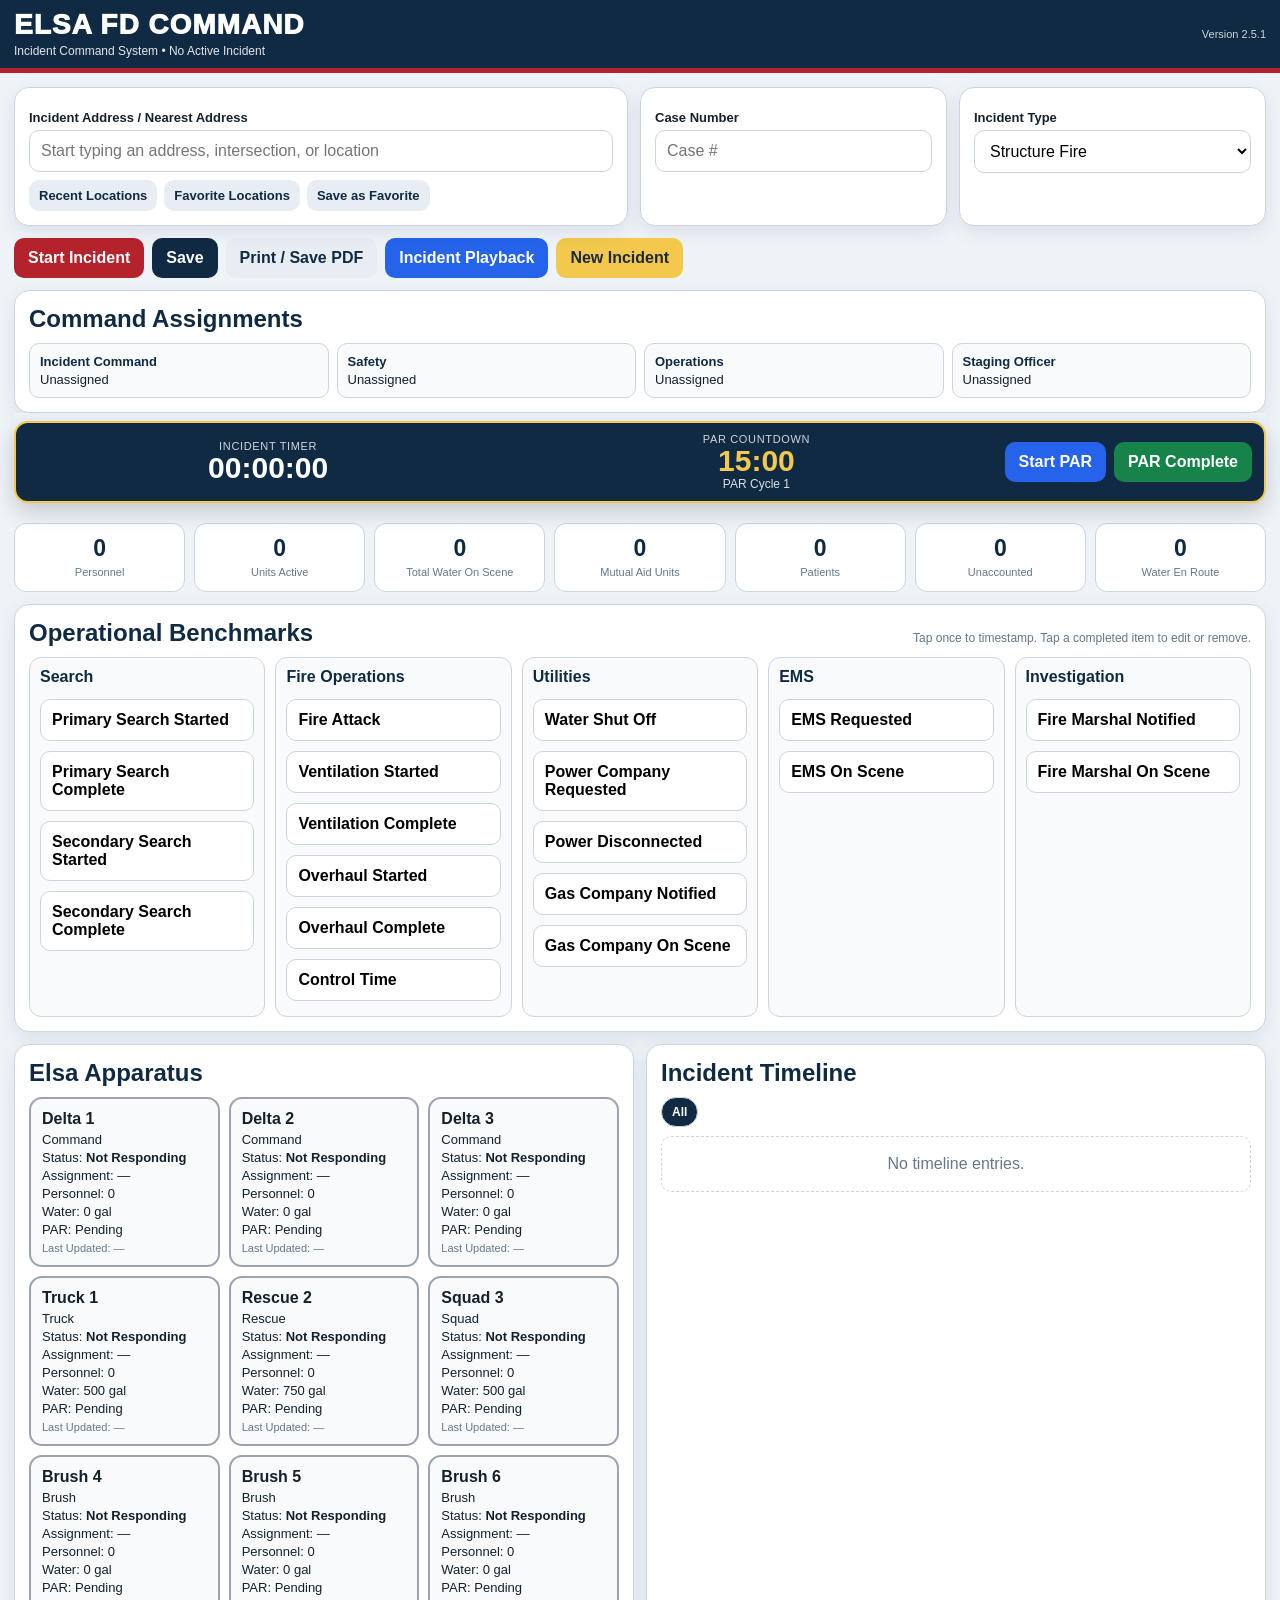
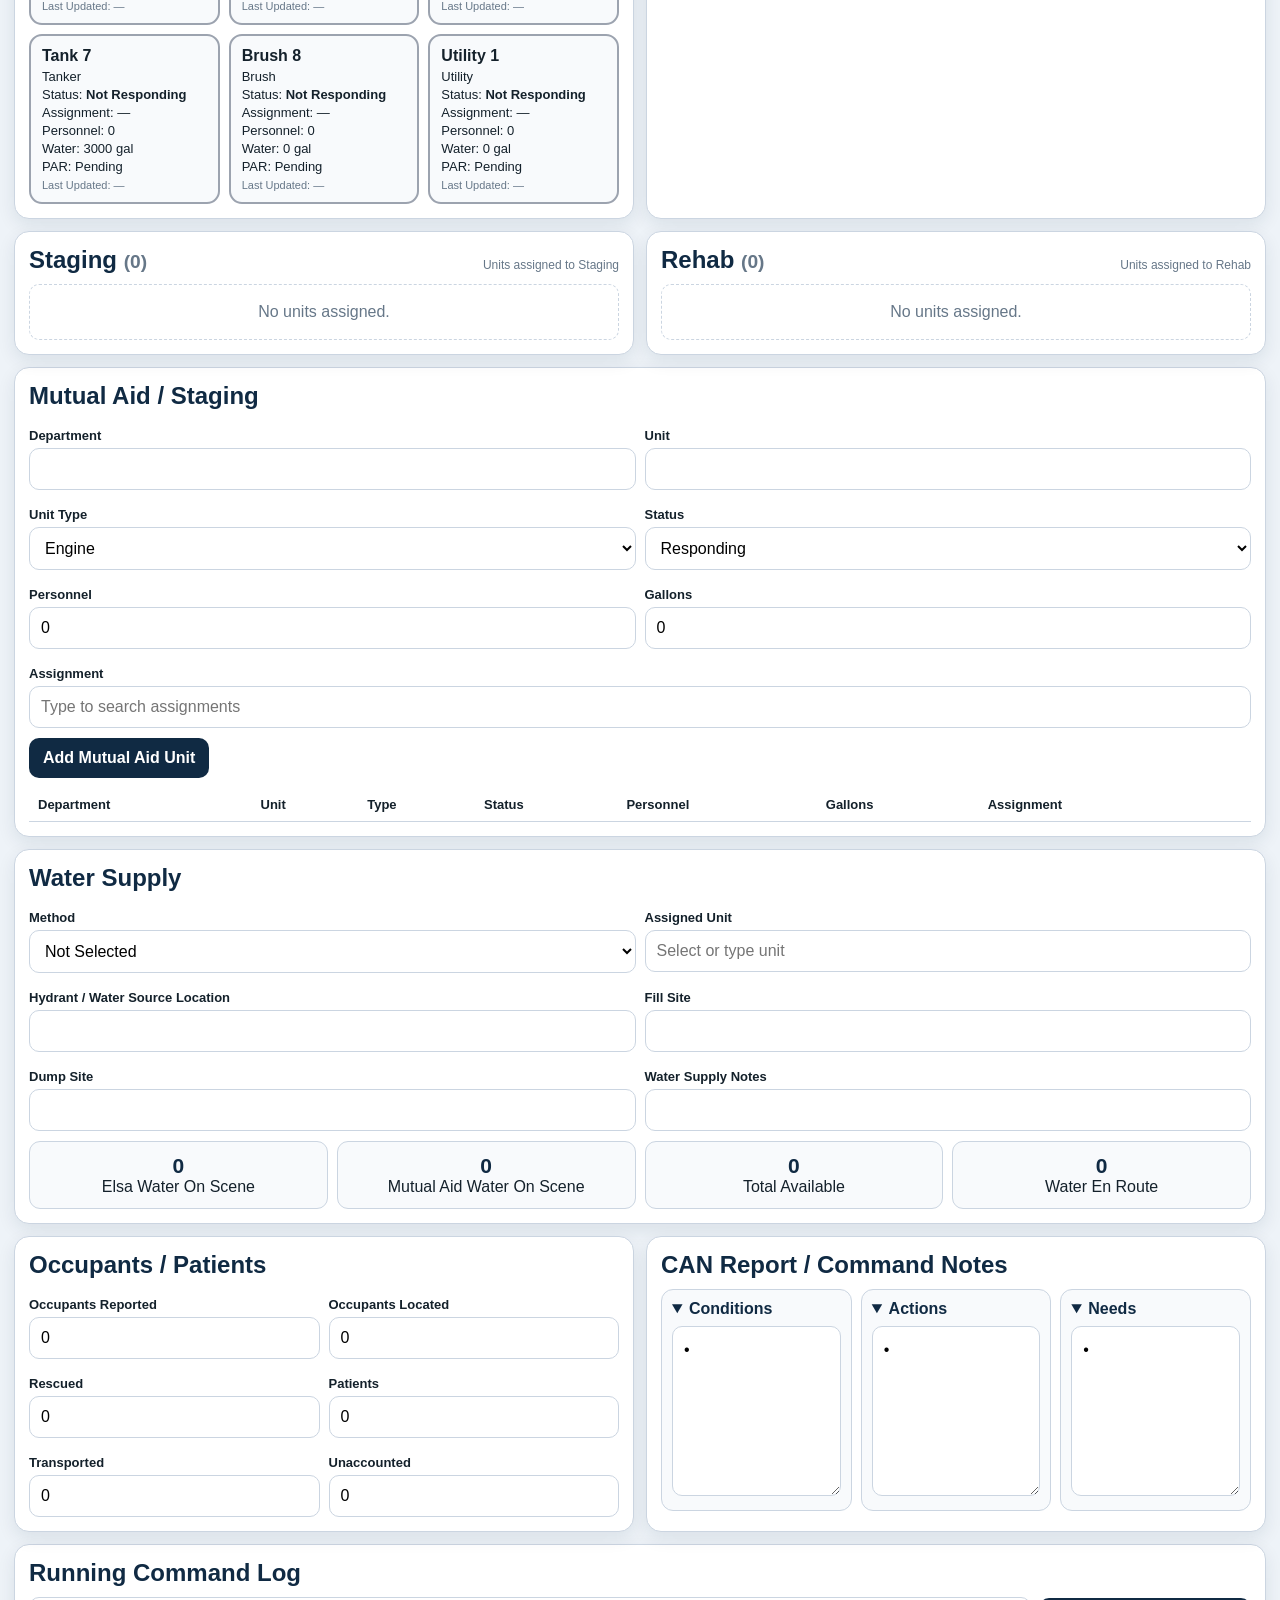
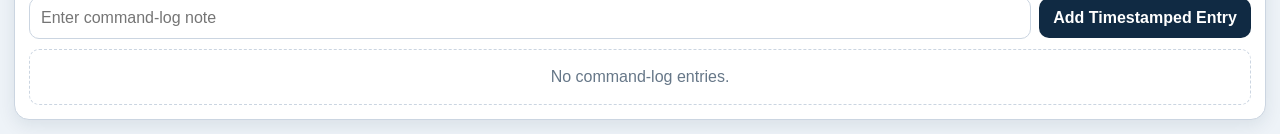
==== commit bab41740: "Add files via upload" ====
--- a/index.html
+++ b/index.html
@@ -6,13 +6,13 @@
 <meta name="theme-color" content="#102a43">
 <meta name="apple-mobile-web-app-capable" content="yes">
 <meta name="apple-mobile-web-app-title" content="EFD Command">
-<title>Elsa FD Command — Version 2.5</title>
-<link rel="stylesheet" href="styles.css?v=250">
+<title>Elsa FD Command — Version 2.5.1</title>
+<link rel="stylesheet" href="styles.css?v=251">
 </head>
 <body>
 <header>
   <div class="brand"><div><h1>ELSA FD COMMAND</h1><p id="headerSubtitle">Incident Command System • No Active Incident</p></div></div>
-  <div class="version">Version 2.5</div>
+  <div class="version">Version 2.5.1</div>
 </header>
 
 <main class="shell">
@@ -244,7 +244,7 @@
 <strong>The command board did not finish loading.</strong><br>
 Refresh the page. If this message remains, verify that <code>app.js</code> and <code>styles.css</code> were uploaded beside <code>index.html</code>.
 </div>
-<script src="app.js?v=250" defer></script>
+<script src="app.js?v=251" defer></script>
 <script>
 window.addEventListener("load", function () {
   setTimeout(function () {
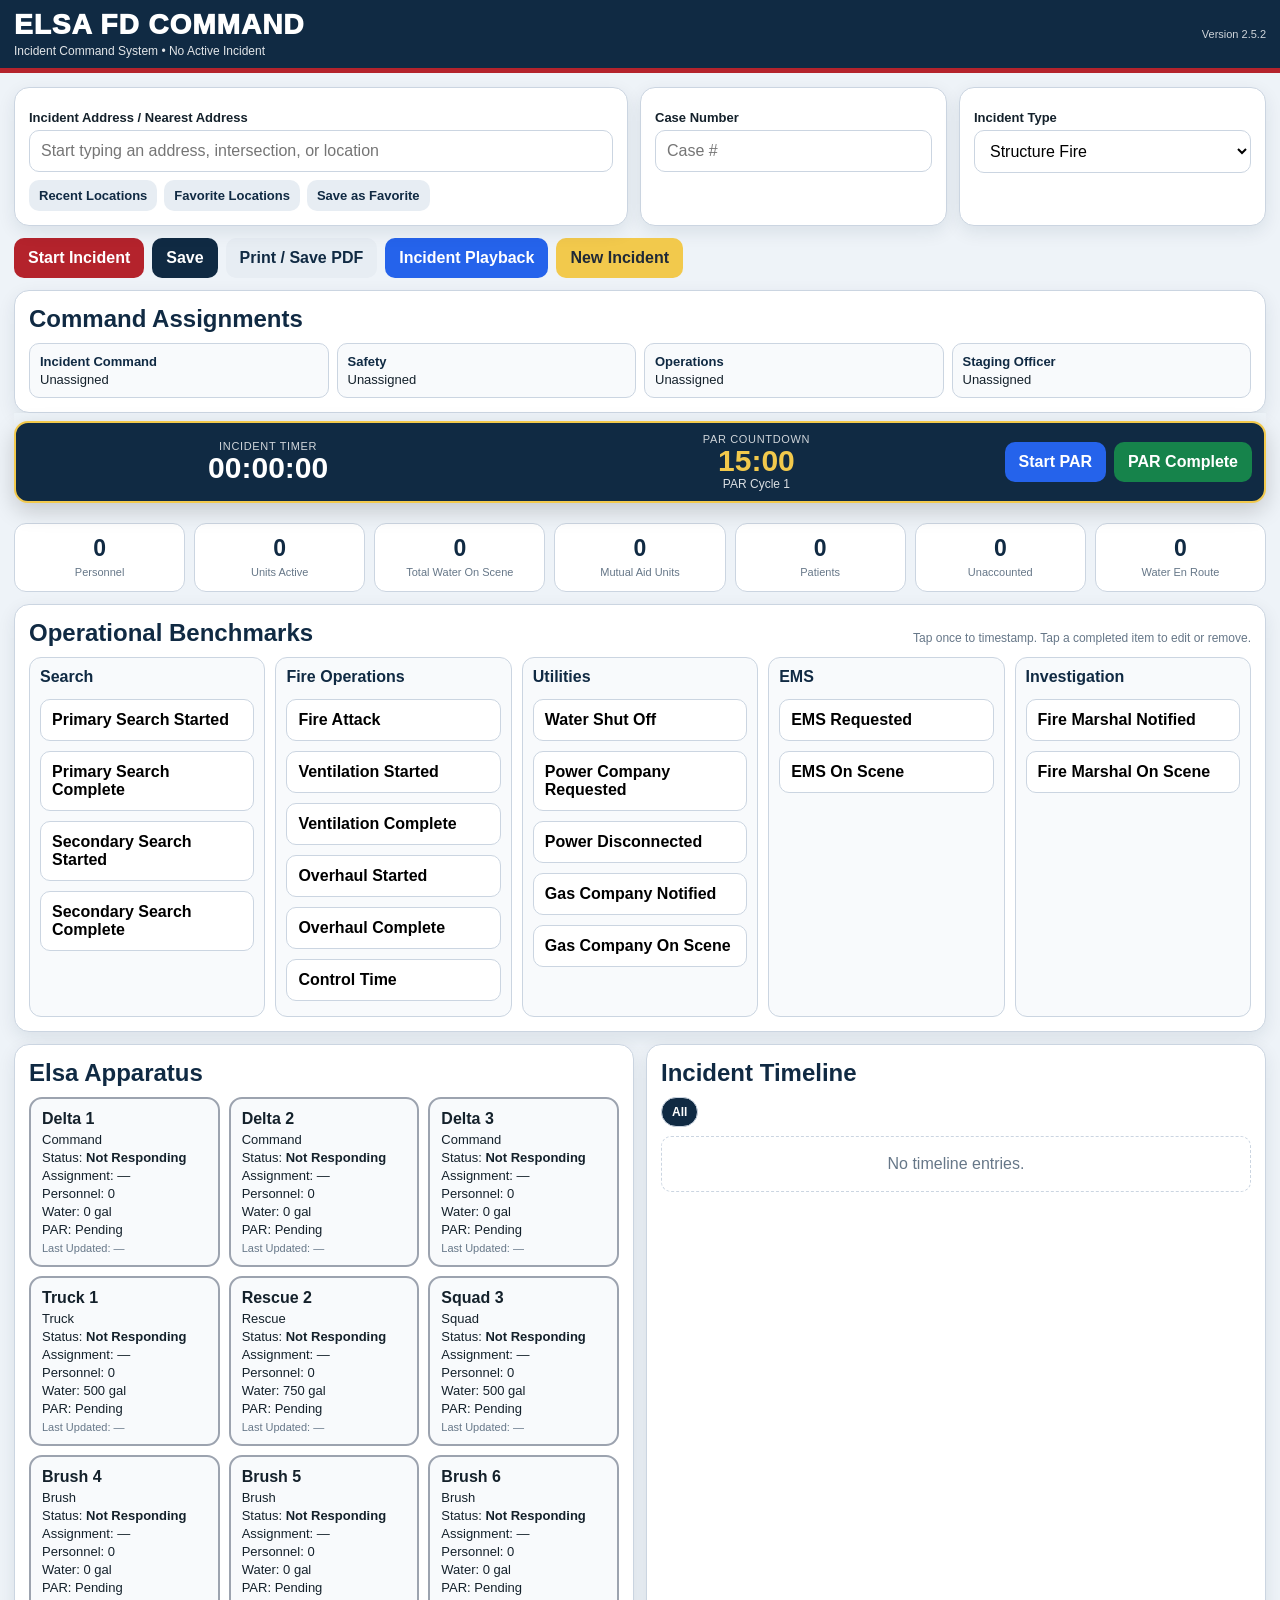
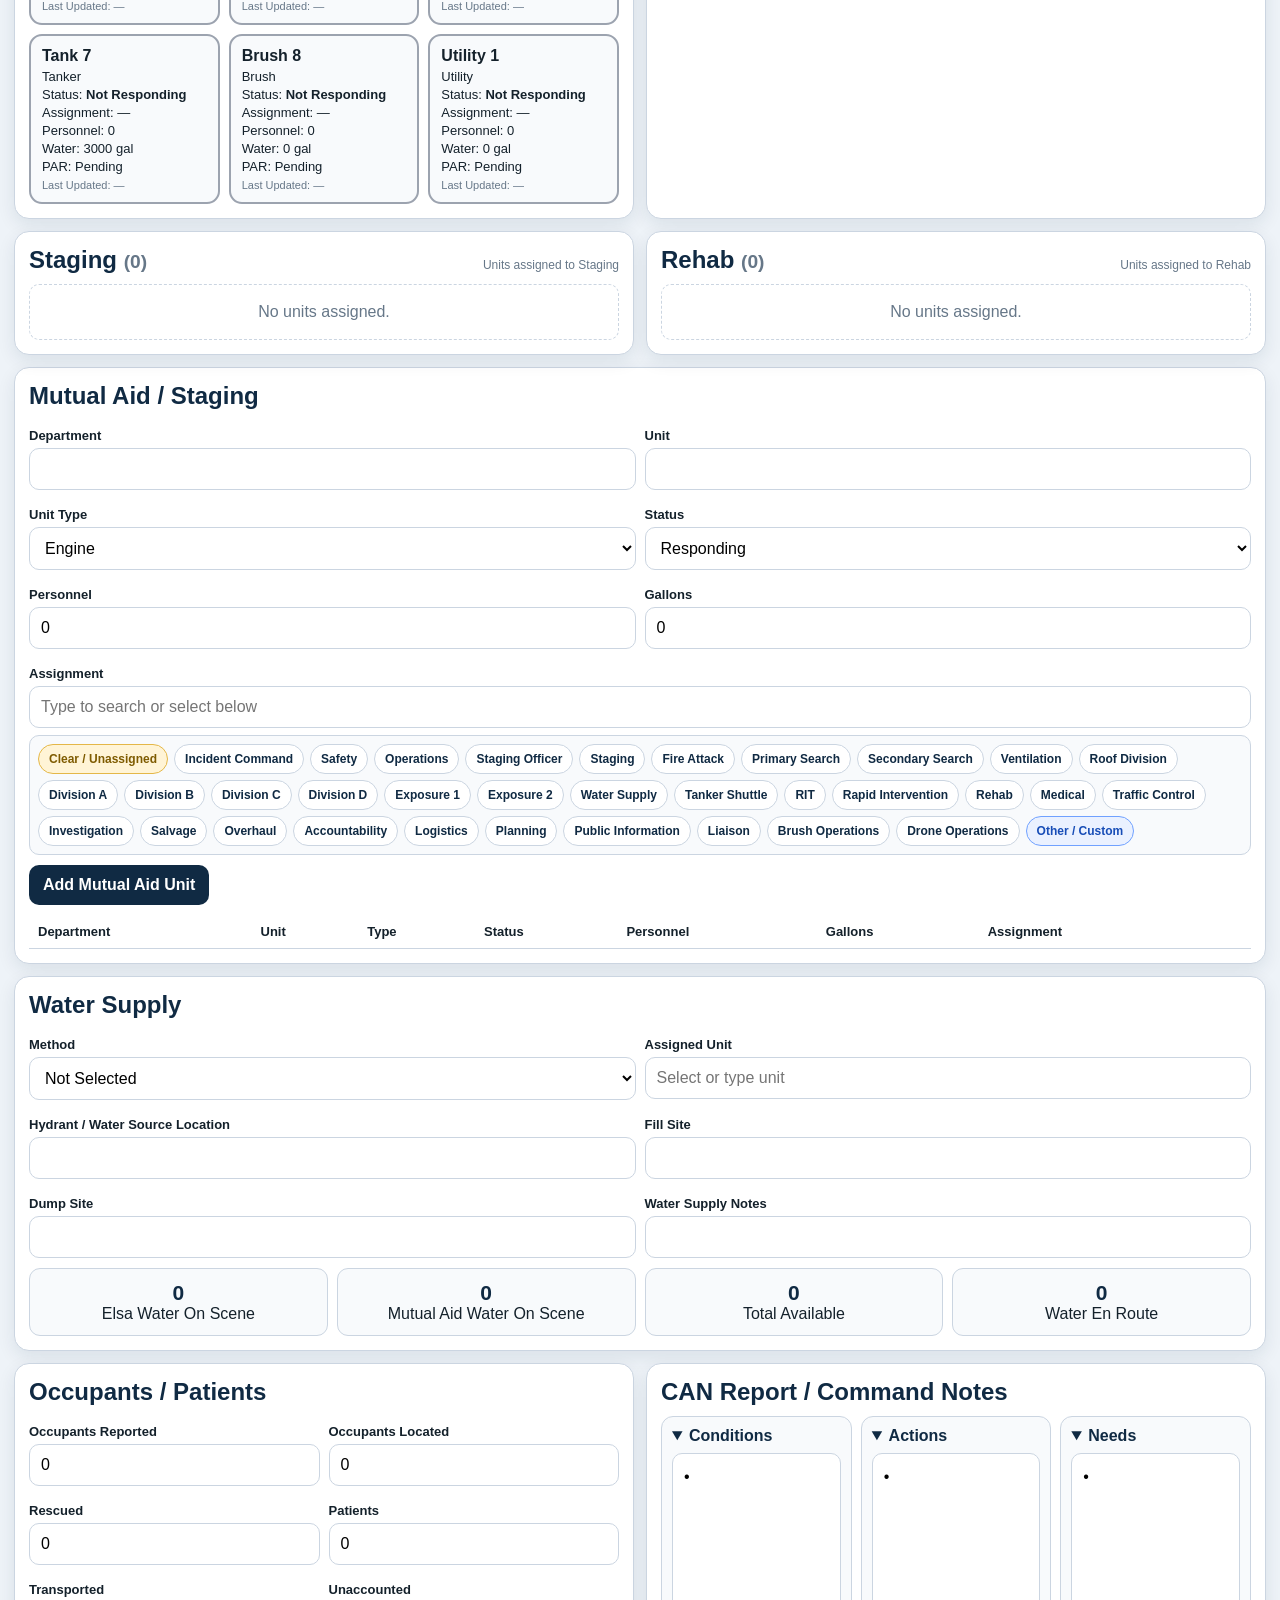
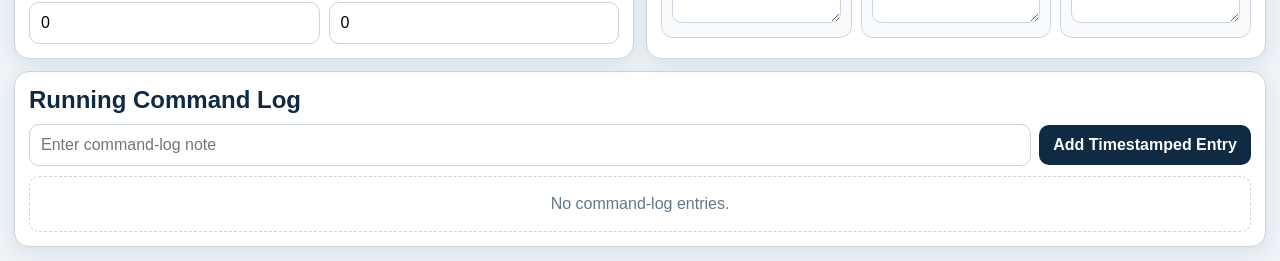
==== commit c891b7dd: "Add files via upload" ====
--- a/index.html
+++ b/index.html
@@ -6,13 +6,13 @@
 <meta name="theme-color" content="#102a43">
 <meta name="apple-mobile-web-app-capable" content="yes">
 <meta name="apple-mobile-web-app-title" content="EFD Command">
-<title>Elsa FD Command — Version 2.5.1</title>
-<link rel="stylesheet" href="styles.css?v=251">
+<title>Elsa FD Command — Version 2.5.2</title>
+<link rel="stylesheet" href="styles.css?v=252">
 </head>
 <body>
 <header>
   <div class="brand"><div><h1>ELSA FD COMMAND</h1><p id="headerSubtitle">Incident Command System • No Active Incident</p></div></div>
-  <div class="version">Version 2.5.1</div>
+  <div class="version">Version 2.5.2</div>
 </header>
 
 <main class="shell">
@@ -103,7 +103,11 @@
       <div><label>Status</label><select id="maStatus"><option>Responding</option><option>On Scene</option><option>Staged</option><option>Released</option></select></div>
       <div><label>Personnel</label><input id="maPersonnel" type="number" min="0" value="0"></div>
       <div><label>Gallons</label><input id="maGallons" type="number" min="0" value="0"></div>
-      <div style="grid-column:1/-1"><label>Assignment</label><input id="maAssignment" list="assignmentList" placeholder="Type to search assignments"></div>
+      <div style="grid-column:1/-1">
+      <label>Assignment</label>
+      <input id="maAssignment" autocomplete="off" placeholder="Type to search or select below">
+      <div id="maAssignmentOptions" class="assignment-picker"></div>
+    </div>
     </div>
     <button class="btn primary" id="addMaBtn" style="margin-top:10px">Add Mutual Aid Unit</button>
     <div class="table-wrap" style="margin-top:10px"><table><thead><tr><th>Department</th><th>Unit</th><th>Type</th><th>Status</th><th>Personnel</th><th>Gallons</th><th>Assignment</th><th></th></tr></thead><tbody id="maBody"></tbody></table></div>
@@ -164,7 +168,11 @@
   <div class="form-grid">
     <div><label>Status</label><select id="unitStatus"><option>Not Responding</option><option>Responding</option><option>On Scene</option><option>Assigned</option><option>Staging</option><option>Rehab</option><option>Available</option><option>Released</option></select></div>
     <div><label>Personnel</label><input id="unitPersonnel" type="number" min="0"></div>
-    <div style="grid-column:1/-1"><label>Assignment</label><input id="unitAssignment" list="assignmentList" placeholder="Type to search assignments"></div>
+    <div style="grid-column:1/-1">
+      <label>Assignment</label>
+      <input id="unitAssignment" autocomplete="off" placeholder="Type to search or select below">
+      <div id="unitAssignmentOptions" class="assignment-picker"></div>
+    </div>
     <div><label>Water Capacity</label><input id="unitWater" type="number" min="0"></div>
     <div><label>PAR Status</label><select id="unitPar"><option>Pending</option><option>PAR Complete</option><option>No Contact</option></select></div>
   </div>
@@ -204,7 +212,11 @@
     <div><label>Status</label><select id="editMaStatus"><option>Responding</option><option>On Scene</option><option>Staged</option><option>Released</option></select></div>
     <div><label>Personnel</label><input id="editMaPersonnel" type="number" min="0"></div>
     <div><label>Gallons</label><input id="editMaGallons" type="number" min="0"></div>
-    <div style="grid-column:1/-1"><label>Assignment</label><input id="editMaAssignment" list="assignmentList" placeholder="Type to search assignments"></div>
+    <div style="grid-column:1/-1">
+      <label>Assignment</label>
+      <input id="editMaAssignment" autocomplete="off" placeholder="Type to search or select below">
+      <div id="editMaAssignmentOptions" class="assignment-picker"></div>
+    </div>
   </div>
   <div class="modal-actions"><button class="btn light" id="cancelMaEditBtn">Cancel</button><button class="btn primary" id="saveMaEditBtn">Save Unit</button></div>
 </div></div>
@@ -244,7 +256,7 @@
 <strong>The command board did not finish loading.</strong><br>
 Refresh the page. If this message remains, verify that <code>app.js</code> and <code>styles.css</code> were uploaded beside <code>index.html</code>.
 </div>
-<script src="app.js?v=251" defer></script>
+<script src="app.js?v=252" defer></script>
 <script>
 window.addEventListener("load", function () {
   setTimeout(function () {
--- a/styles.css
+++ b/styles.css
@@ -145,3 +145,15 @@
 .playback-item.resources{border-left-color:var(--blue)}
 .playback-item time{display:block;font-size:11px;color:var(--muted);margin-top:3px}
 @media(max-width:520px){.playback-summary{grid-template-columns:1fr}.playback-controls .btn{flex:1 1 45%}.address-suggestions{left:10px;right:10px}}
+
+.assignment-picker{
+  display:flex;flex-wrap:wrap;gap:6px;margin-top:7px;max-height:190px;overflow:auto;
+  border:1px solid var(--line);border-radius:10px;padding:8px;background:#f8fafc
+}
+.assignment-choice{
+  border:1px solid var(--line);border-radius:999px;background:#fff;color:var(--navy);
+  padding:7px 10px;font-size:12px;font-weight:800
+}
+.assignment-choice:hover,.assignment-choice.selected{background:var(--navy);color:#fff;border-color:var(--navy)}
+.assignment-choice.clear{background:#fff4d6;color:#7e5b00;border-color:#e4b747}
+.assignment-choice.custom{background:#eaf1ff;color:#174db7;border-color:#70a1ff}
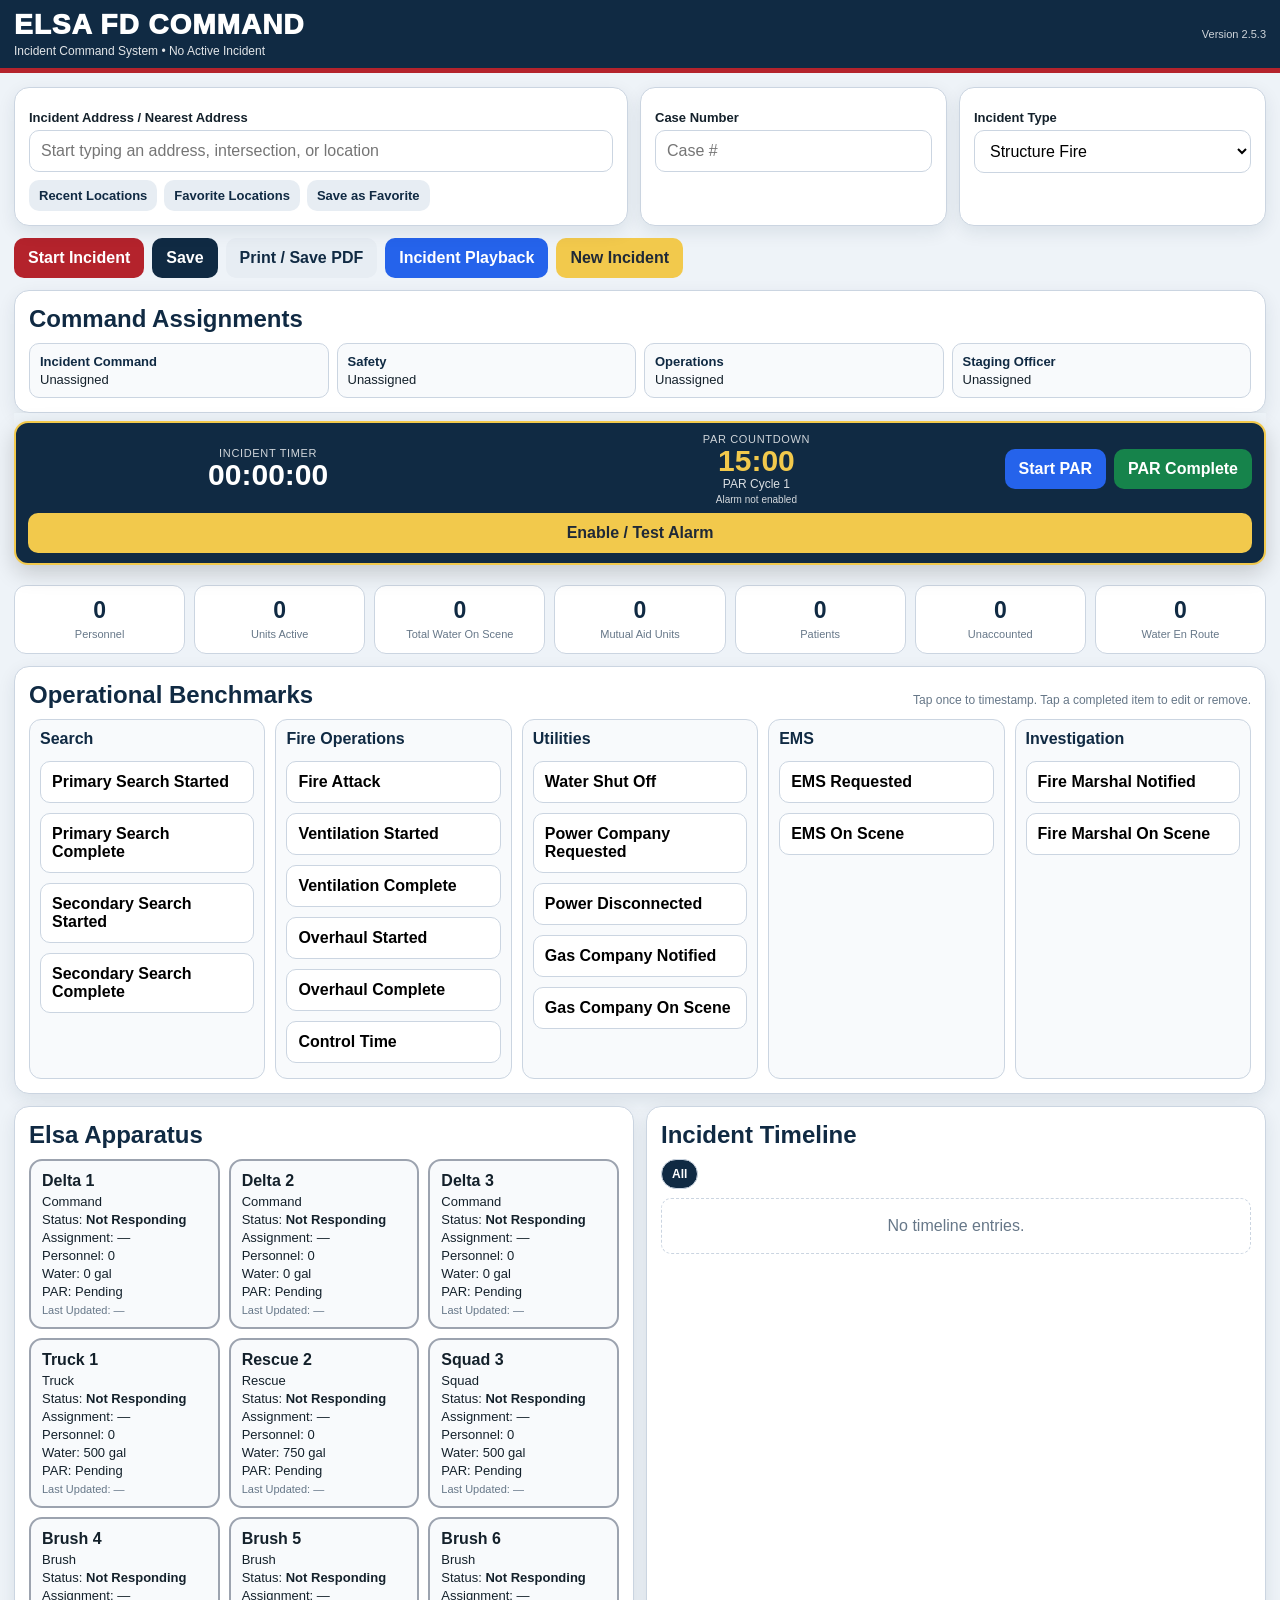
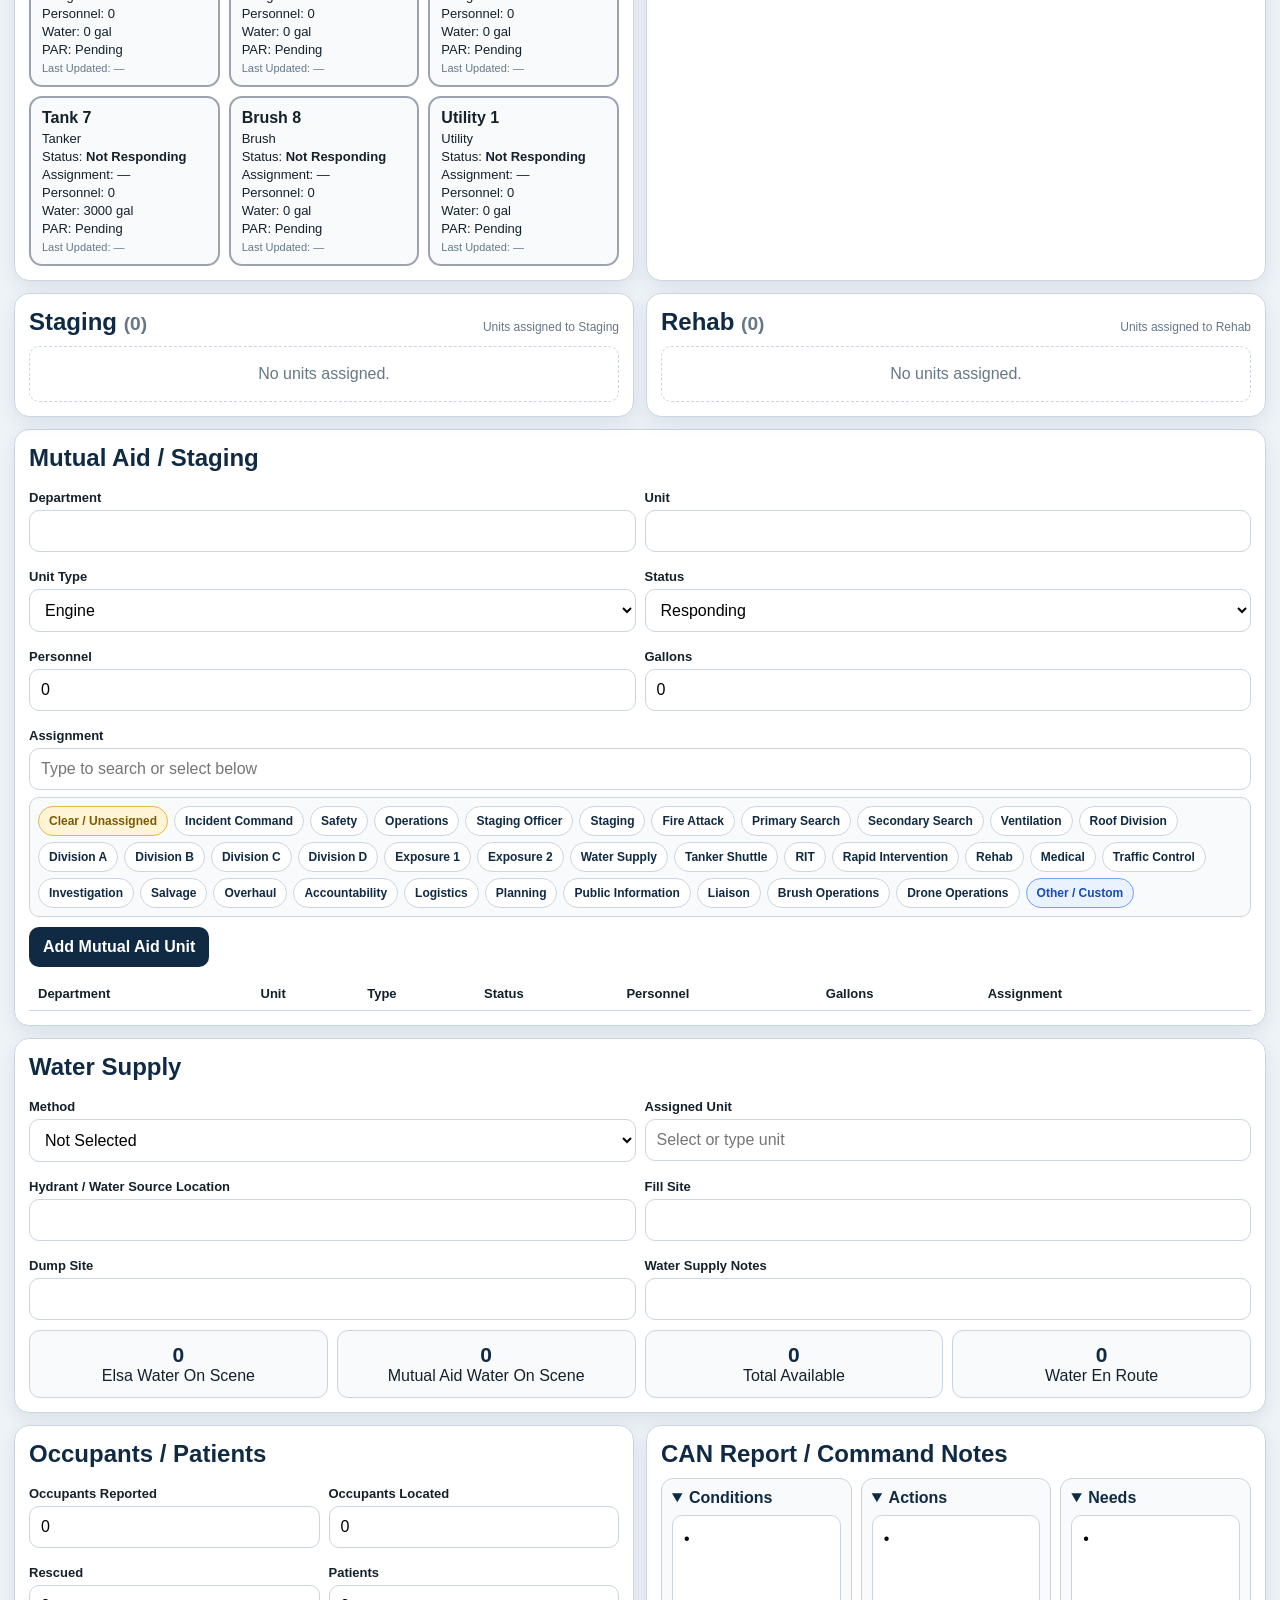
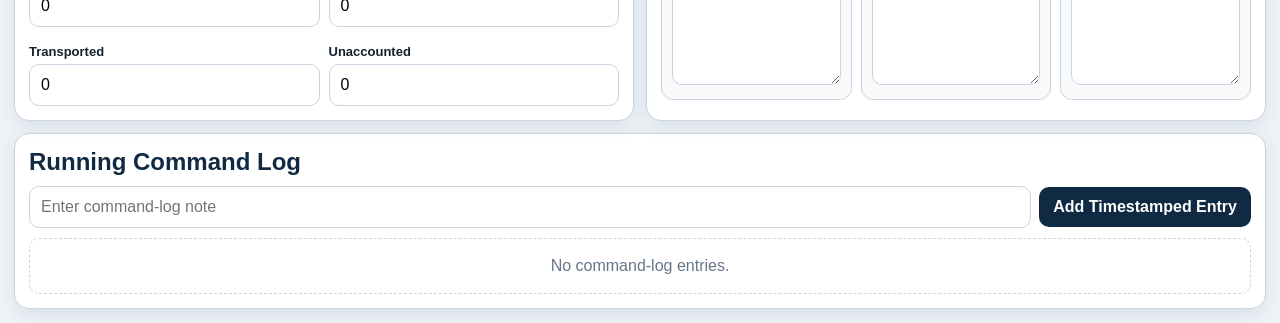
==== commit 337e033c: "Add files via upload" ====
--- a/index.html
+++ b/index.html
@@ -6,13 +6,13 @@
 <meta name="theme-color" content="#102a43">
 <meta name="apple-mobile-web-app-capable" content="yes">
 <meta name="apple-mobile-web-app-title" content="EFD Command">
-<title>Elsa FD Command — Version 2.5.2</title>
-<link rel="stylesheet" href="styles.css?v=252">
+<title>Elsa FD Command — Version 2.5.3</title>
+<link rel="stylesheet" href="styles.css?v=253">
 </head>
 <body>
 <header>
   <div class="brand"><div><h1>ELSA FD COMMAND</h1><p id="headerSubtitle">Incident Command System • No Active Incident</p></div></div>
-  <div class="version">Version 2.5.2</div>
+  <div class="version">Version 2.5.3</div>
 </header>
 
 <main class="shell">
@@ -50,9 +50,10 @@
   <div class="command-strip">
     <div class="command-strip-inner">
       <div class="timer-block"><small>Incident Timer</small><div class="timer" id="incidentTimer">00:00:00</div></div>
-      <div class="timer-block"><small>PAR Countdown</small><div class="timer par-timer" id="parTimer">15:00</div><div class="par-cycle" id="parCycle">PAR Cycle 1</div></div>
+      <div class="timer-block"><small>PAR Countdown</small><div class="timer par-timer" id="parTimer">15:00</div><div class="par-cycle" id="parCycle">PAR Cycle 1</div><div class="par-audio-status" id="parAudioStatus">Alarm not enabled</div></div>
       <button class="btn blue" id="startParBtn">Start PAR</button>
       <button class="btn green" id="completeParBtn">PAR Complete</button>
+      <button class="btn gold par-test-btn" id="testParAlarmBtn">Enable / Test Alarm</button>
     </div>
   </div>
 
@@ -163,6 +164,16 @@
   <datalist id="waterUnitList"></datalist>
 </main>
 
+
+<div id="parAlertOverlay" class="par-alert-overlay hidden" role="alertdialog" aria-modal="true" aria-labelledby="parAlertTitle">
+  <div class="par-alert-box">
+    <div class="par-alert-icon">⚠️</div>
+    <h2 id="parAlertTitle">PAR DUE</h2>
+    <p>Conduct a Personnel Accountability Report now.</p>
+    <button class="btn blue full" id="overlayStartParBtn">Start PAR</button>
+  </div>
+</div>
+
 <div id="unitModal" class="modal hidden"><div class="modal-box">
   <h2 id="unitModalTitle">Unit</h2>
   <div class="form-grid">
@@ -256,7 +267,7 @@
 <strong>The command board did not finish loading.</strong><br>
 Refresh the page. If this message remains, verify that <code>app.js</code> and <code>styles.css</code> were uploaded beside <code>index.html</code>.
 </div>
-<script src="app.js?v=252" defer></script>
+<script src="app.js?v=253" defer></script>
 <script>
 window.addEventListener("load", function () {
   setTimeout(function () {
--- a/styles.css
+++ b/styles.css
@@ -157,3 +157,11 @@
 .assignment-choice:hover,.assignment-choice.selected{background:var(--navy);color:#fff;border-color:var(--navy)}
 .assignment-choice.clear{background:#fff4d6;color:#7e5b00;border-color:#e4b747}
 .assignment-choice.custom{background:#eaf1ff;color:#174db7;border-color:#70a1ff}
+
+.par-test-btn{grid-column:1/-1}
+.par-audio-status{font-size:10px;opacity:.82;margin-top:3px}
+.par-alert-overlay{position:fixed;inset:0;z-index:250;background:rgba(180,35,44,.94);display:flex;align-items:center;justify-content:center;padding:20px;animation:parOverlayFlash .55s infinite}
+.par-alert-box{width:min(520px,100%);background:#fff;border:6px solid var(--gold);border-radius:20px;padding:28px;text-align:center;box-shadow:0 20px 70px rgba(0,0,0,.45)}
+.par-alert-icon{font-size:58px}.par-alert-box h2{font-size:48px;margin:4px 0;color:var(--red)}.par-alert-box p{font-size:20px;font-weight:800}
+@keyframes parOverlayFlash{50%{background:rgba(255,31,45,.98)}}
+@media(max-width:820px){.par-test-btn{grid-column:auto}}
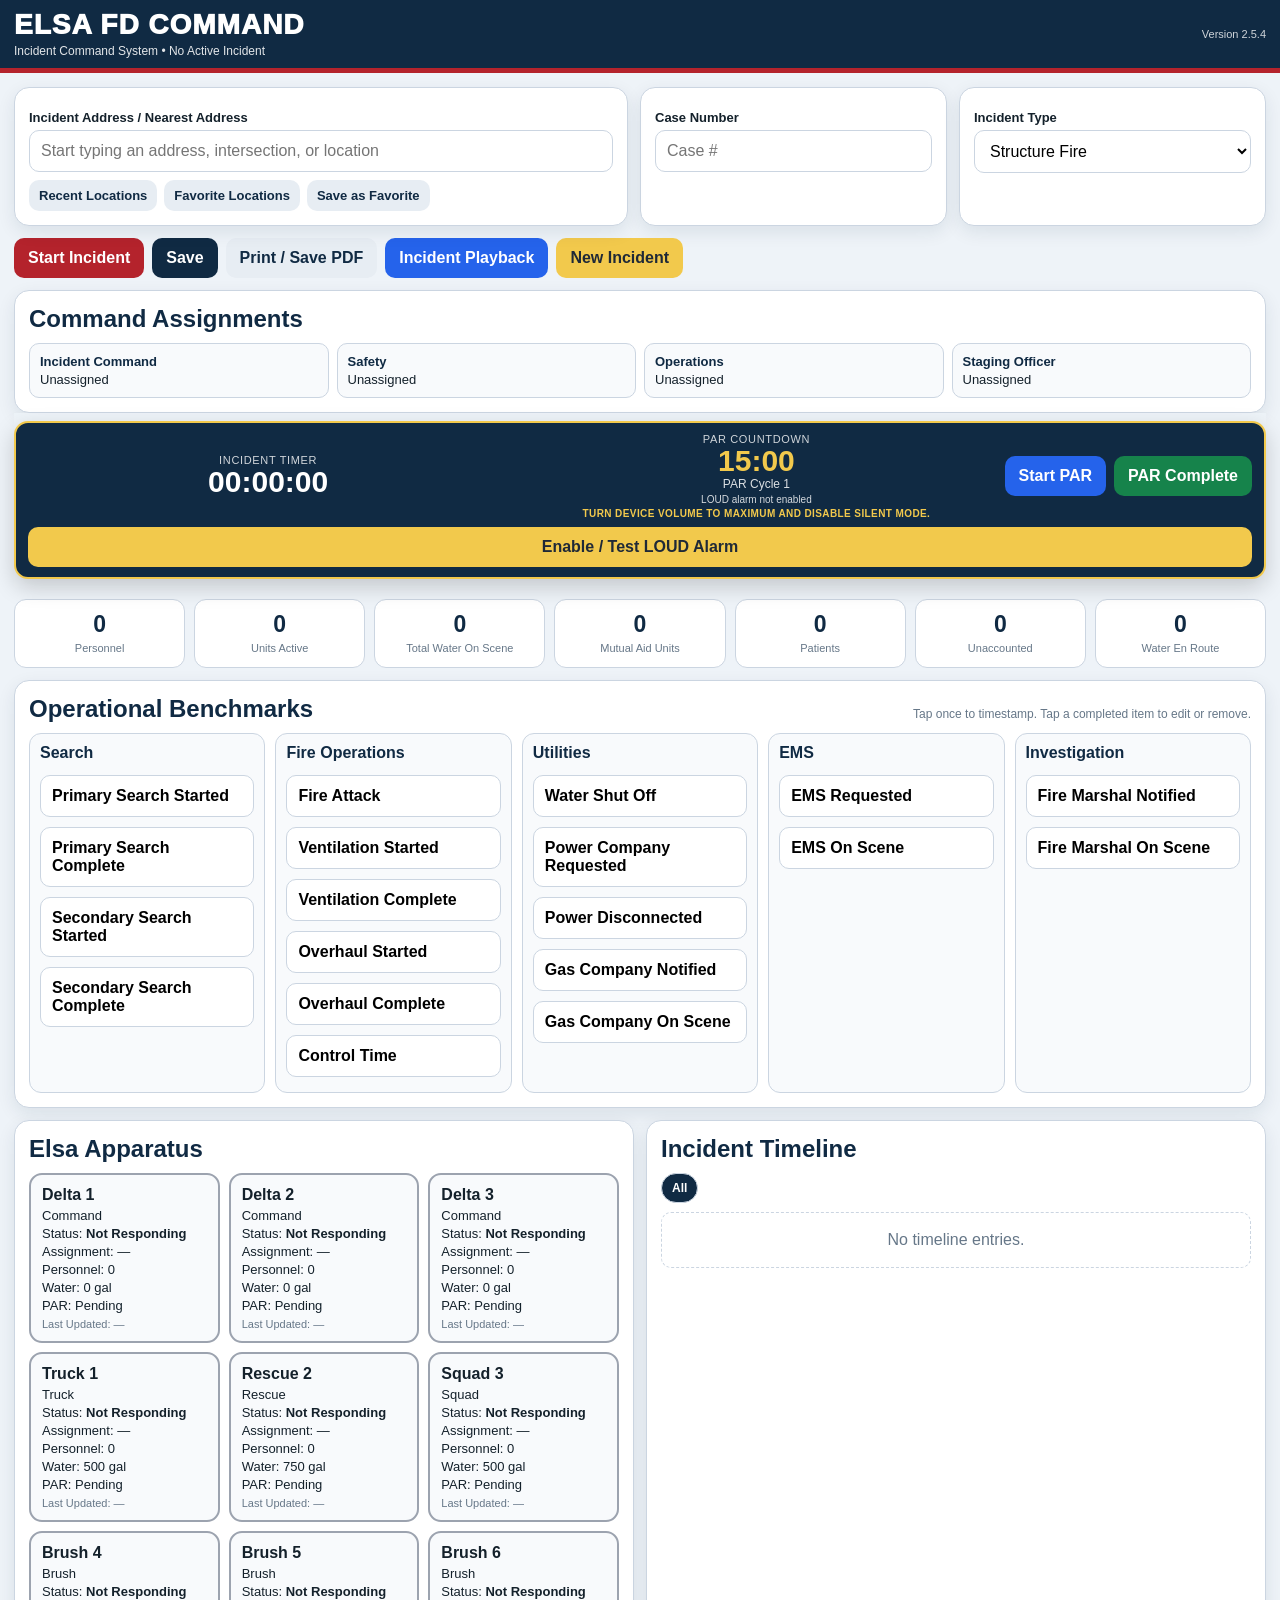
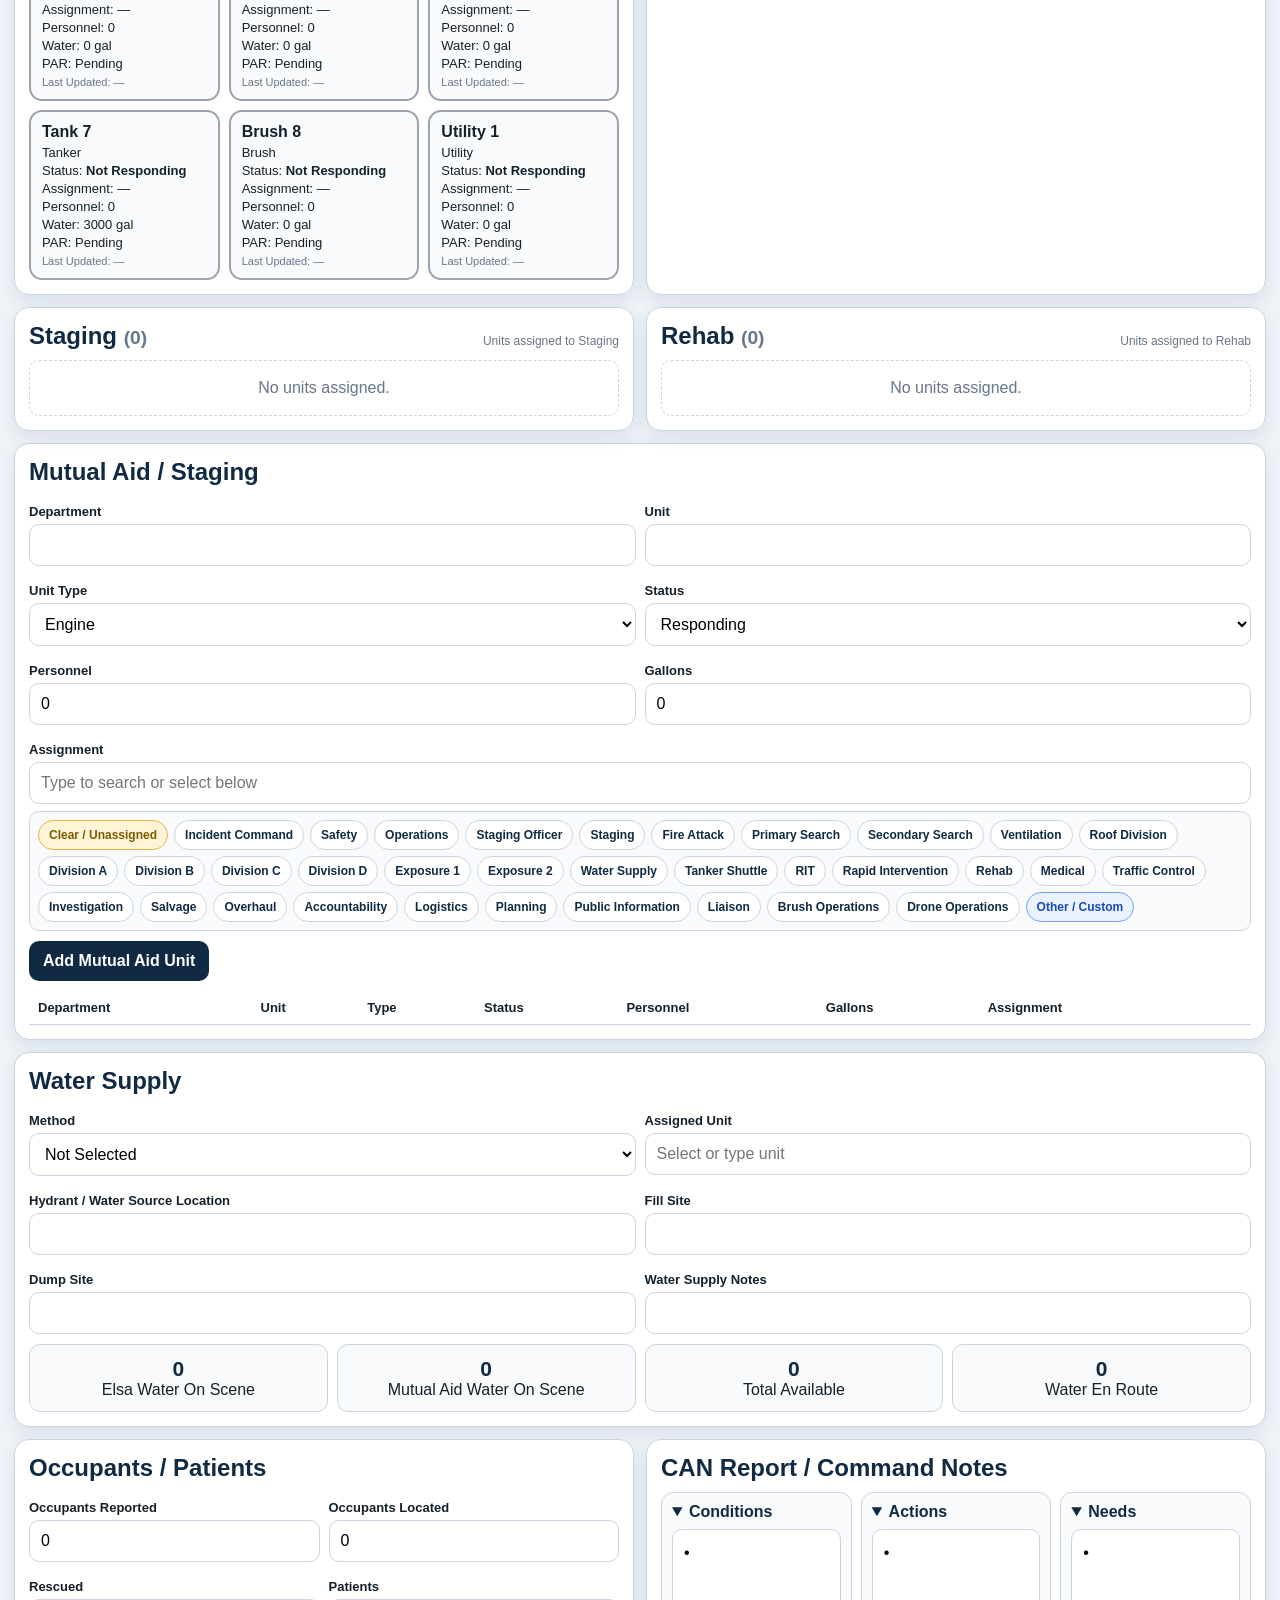
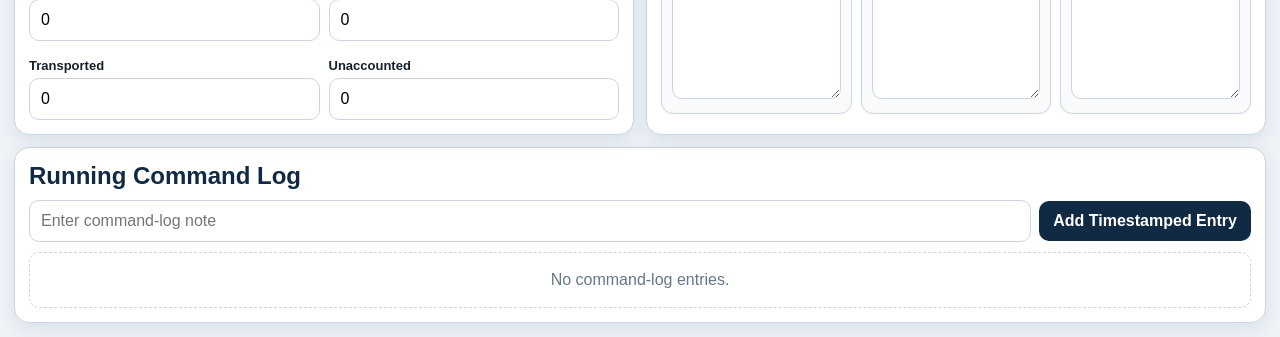
==== commit a848a0be: "Add files via upload" ====
--- a/index.html
+++ b/index.html
@@ -6,13 +6,13 @@
 <meta name="theme-color" content="#102a43">
 <meta name="apple-mobile-web-app-capable" content="yes">
 <meta name="apple-mobile-web-app-title" content="EFD Command">
-<title>Elsa FD Command — Version 2.5.3</title>
-<link rel="stylesheet" href="styles.css?v=253">
+<title>Elsa FD Command — Version 2.5.4</title>
+<link rel="stylesheet" href="styles.css?v=254">
 </head>
 <body>
 <header>
   <div class="brand"><div><h1>ELSA FD COMMAND</h1><p id="headerSubtitle">Incident Command System • No Active Incident</p></div></div>
-  <div class="version">Version 2.5.3</div>
+  <div class="version">Version 2.5.4</div>
 </header>
 
 <main class="shell">
@@ -50,10 +50,10 @@
   <div class="command-strip">
     <div class="command-strip-inner">
       <div class="timer-block"><small>Incident Timer</small><div class="timer" id="incidentTimer">00:00:00</div></div>
-      <div class="timer-block"><small>PAR Countdown</small><div class="timer par-timer" id="parTimer">15:00</div><div class="par-cycle" id="parCycle">PAR Cycle 1</div><div class="par-audio-status" id="parAudioStatus">Alarm not enabled</div></div>
+      <div class="timer-block"><small>PAR Countdown</small><div class="timer par-timer" id="parTimer">15:00</div><div class="par-cycle" id="parCycle">PAR Cycle 1</div><div class="par-audio-status" id="parAudioStatus">LOUD alarm not enabled</div><div class="par-volume-note">Turn device volume to maximum and disable Silent Mode.</div></div>
       <button class="btn blue" id="startParBtn">Start PAR</button>
       <button class="btn green" id="completeParBtn">PAR Complete</button>
-      <button class="btn gold par-test-btn" id="testParAlarmBtn">Enable / Test Alarm</button>
+      <button class="btn gold par-test-btn" id="testParAlarmBtn">Enable / Test LOUD Alarm</button>
     </div>
   </div>
 
@@ -267,7 +267,7 @@
 <strong>The command board did not finish loading.</strong><br>
 Refresh the page. If this message remains, verify that <code>app.js</code> and <code>styles.css</code> were uploaded beside <code>index.html</code>.
 </div>
-<script src="app.js?v=253" defer></script>
+<script src="app.js?v=254" defer></script>
 <script>
 window.addEventListener("load", function () {
   setTimeout(function () {
--- a/styles.css
+++ b/styles.css
@@ -165,3 +165,5 @@
 .par-alert-icon{font-size:58px}.par-alert-box h2{font-size:48px;margin:4px 0;color:var(--red)}.par-alert-box p{font-size:20px;font-weight:800}
 @keyframes parOverlayFlash{50%{background:rgba(255,31,45,.98)}}
 @media(max-width:820px){.par-test-btn{grid-column:auto}}
+
+.par-volume-note{font-size:10px;font-weight:800;color:var(--gold);margin-top:3px;text-transform:uppercase;letter-spacing:.04em}
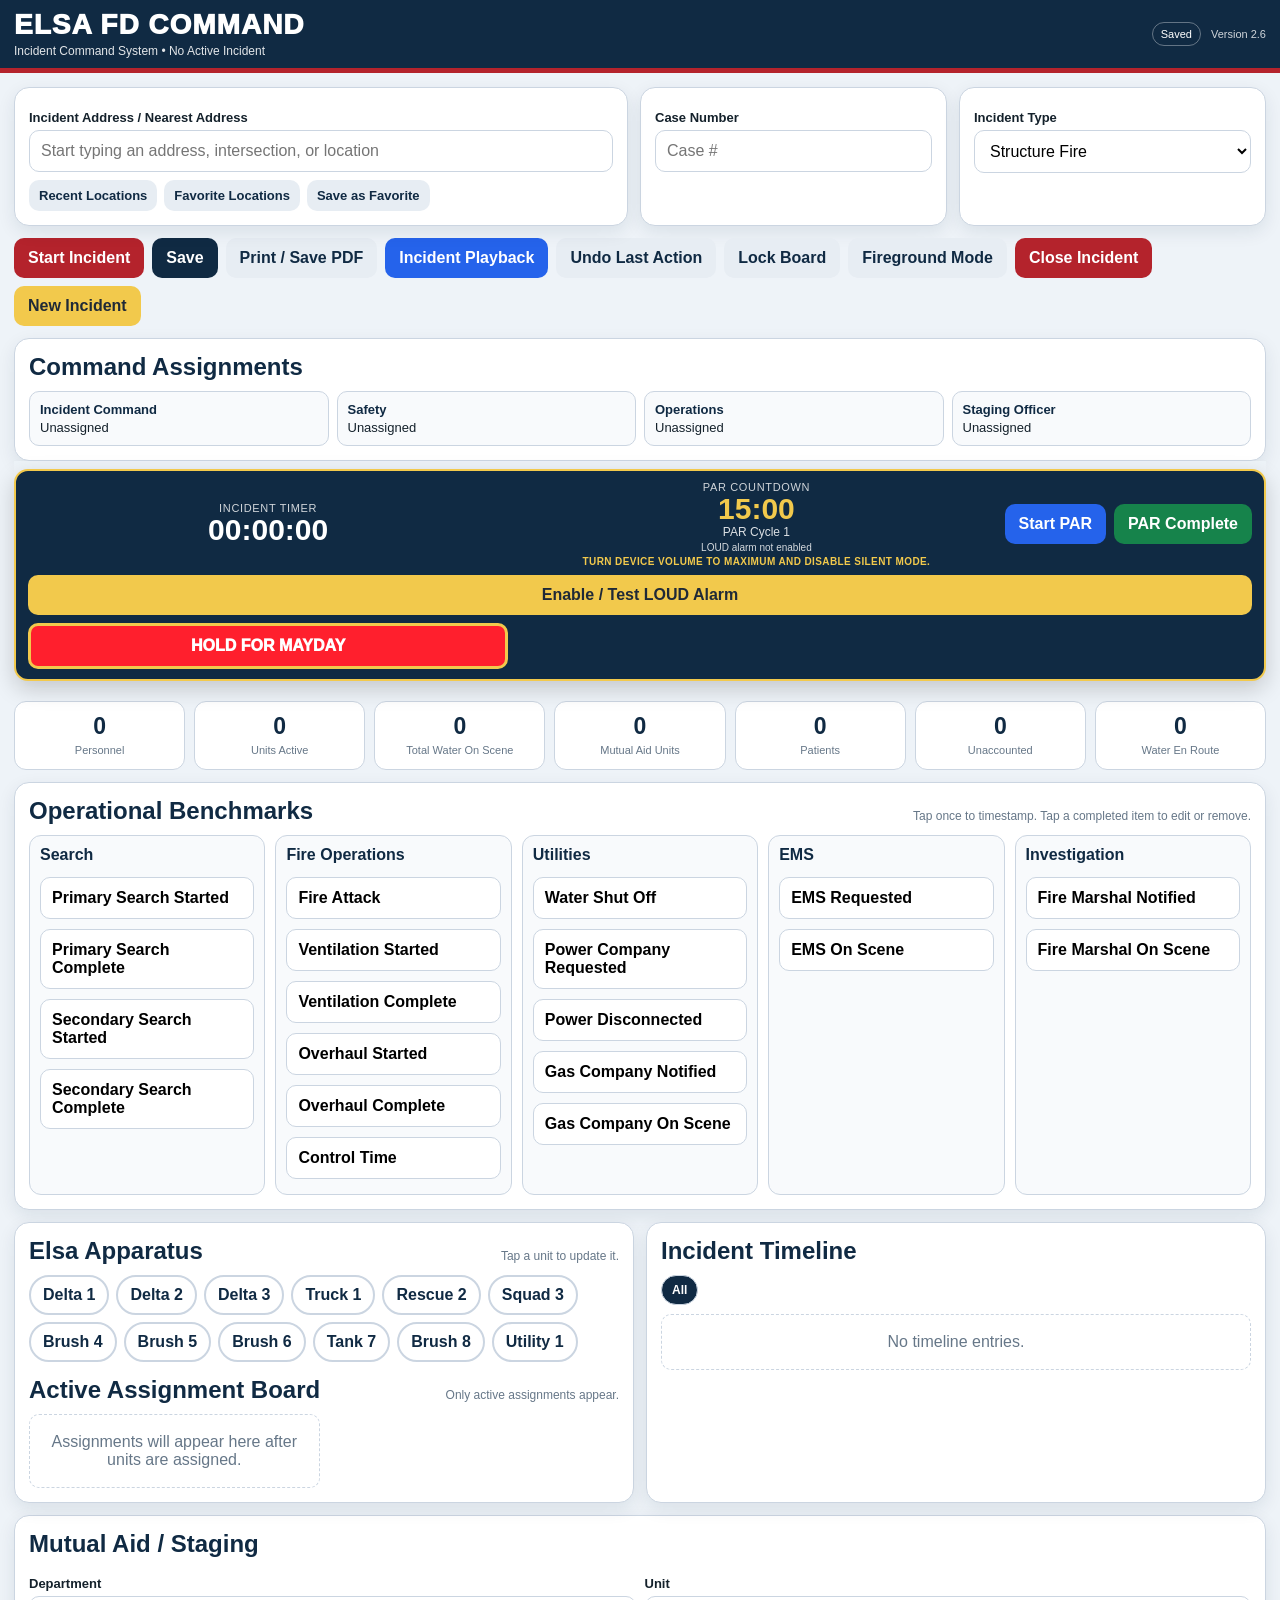
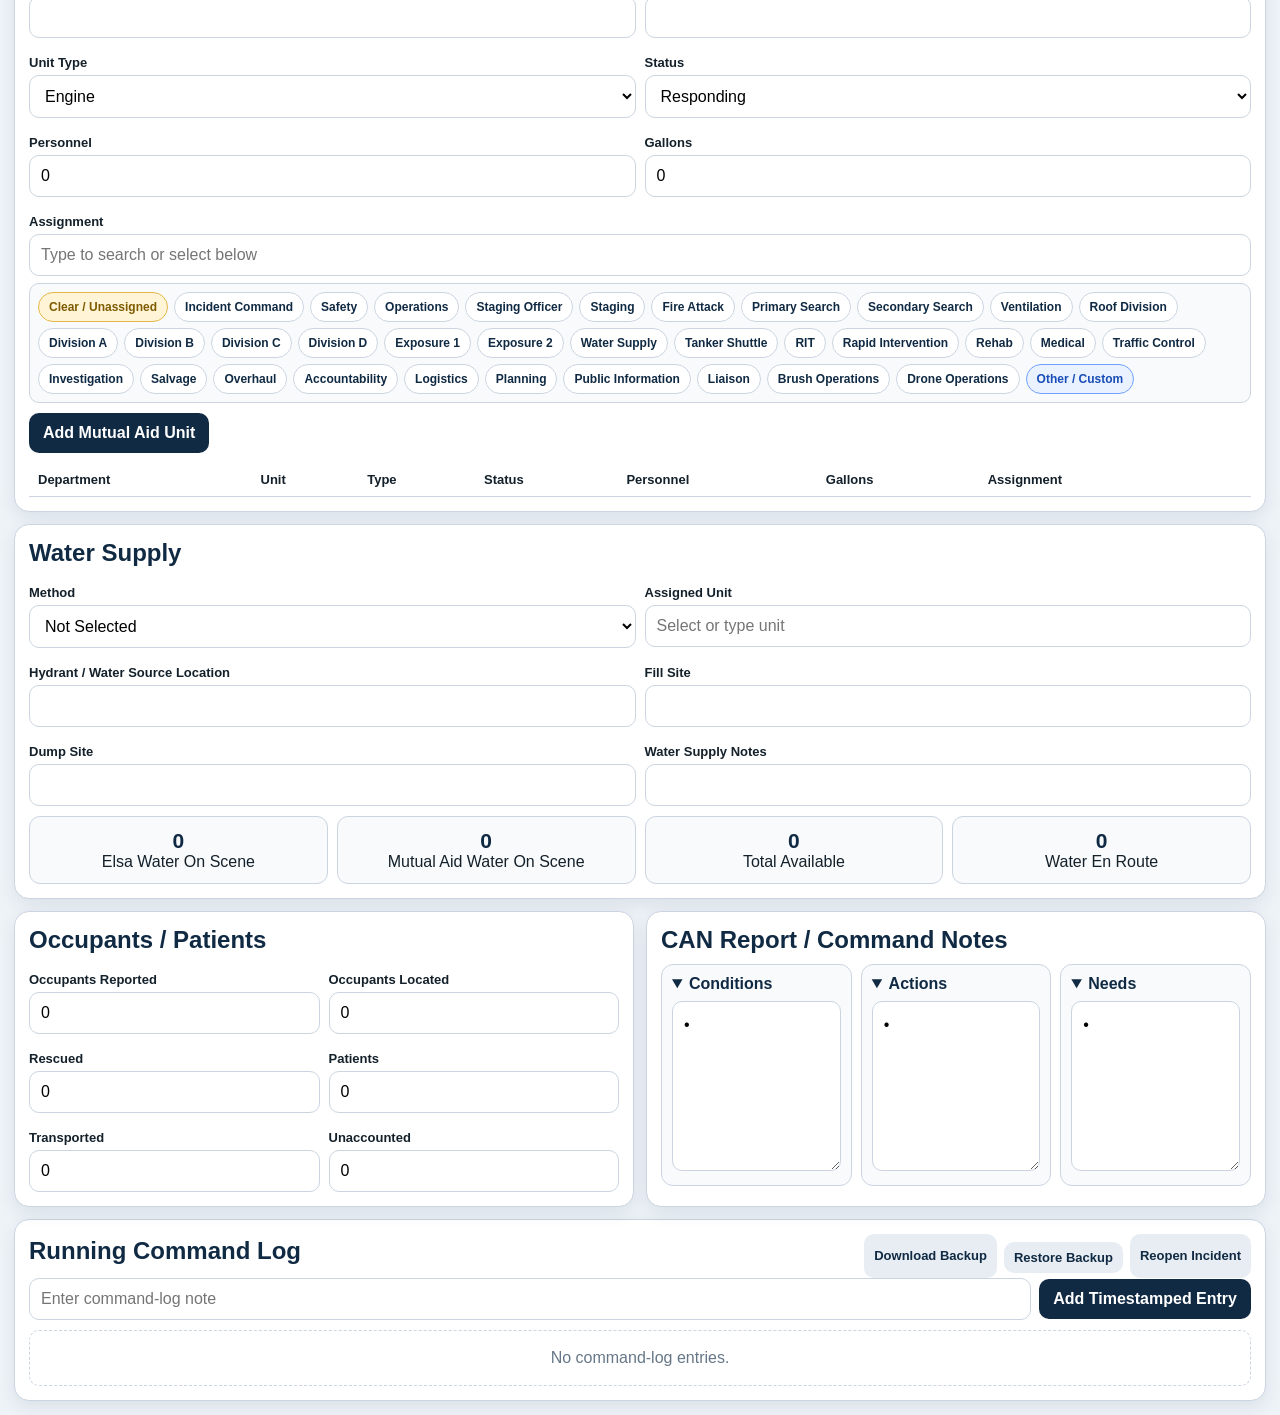
==== commit 18b5e3e3: "Add files via upload" ====
--- a/index.html
+++ b/index.html
@@ -6,13 +6,13 @@
 <meta name="theme-color" content="#102a43">
 <meta name="apple-mobile-web-app-capable" content="yes">
 <meta name="apple-mobile-web-app-title" content="EFD Command">
-<title>Elsa FD Command — Version 2.5.4</title>
-<link rel="stylesheet" href="styles.css?v=254">
+<title>Elsa FD Command — Version 2.6</title>
+<link rel="stylesheet" href="styles.css?v=260">
 </head>
 <body>
 <header>
   <div class="brand"><div><h1>ELSA FD COMMAND</h1><p id="headerSubtitle">Incident Command System • No Active Incident</p></div></div>
-  <div class="version">Version 2.5.4</div>
+  <div class="header-tools"><span id="saveStatus" class="save-status">Saved</span><div class="version">Version 2.6</div></div>
 </header>
 
 <main class="shell">
@@ -39,6 +39,10 @@
     <button class="btn danger" id="startIncidentBtn">Start Incident</button>
     <button class="btn primary" id="saveBtn">Save</button>
     <button class="btn light" onclick="window.print()">Print / Save PDF</button><button class="btn blue" id="playbackBtn">Incident Playback</button>
+    <button class="btn light" id="undoBtn" disabled>Undo Last Action</button>
+    <button class="btn light" id="commandLockBtn">Lock Board</button>
+    <button class="btn light" id="firegroundModeBtn">Fireground Mode</button>
+    <button class="btn danger" id="closeIncidentBtn">Close Incident</button>
     <button class="btn gold" id="newIncidentBtn">New Incident</button>
   </div>
 
@@ -54,8 +58,11 @@
       <button class="btn blue" id="startParBtn">Start PAR</button>
       <button class="btn green" id="completeParBtn">PAR Complete</button>
       <button class="btn gold par-test-btn" id="testParAlarmBtn">Enable / Test LOUD Alarm</button>
-    </div>
-  </div>
+      <button class="btn mayday-btn" id="maydayHoldBtn">HOLD FOR MAYDAY</button>
+    </div>
+  </div>
+  <section id="maydayBanner" class="mayday-banner hidden"><div><b>ACTIVE MAYDAY</b><span id="maydaySummary">Awaiting LUNAR information</span></div><div class="mayday-banner-timer" id="maydayTimer">00:00</div><button class="btn light small" id="openMaydayPanelBtn">Open Mayday Panel</button></section>
+  <section id="criticalAlertsPanel" class="critical-alerts hidden"><h3>Critical Alerts</h3><div id="criticalAlertsList"></div></section>
 
   <section class="stats">
     <div class="stat"><b id="mPersonnel">0</b><span>Personnel</span></div>
@@ -73,29 +80,13 @@
   </section>
 
   <section class="grid two" style="margin-top:12px">
-    <article class="card">
-      <h2>Elsa Apparatus</h2>
-      <div id="units" class="units"></div>
-    </article>
-    <article class="card">
-      <h2>Incident Timeline</h2>
+    <article class="card"><div class="section-heading"><h2>Elsa Apparatus</h2><span class="muted">Tap a unit to update it.</span></div><div id="units" class="compact-unit-list"></div><div class="section-heading" style="margin-top:14px"><h2>Active Assignment Board</h2><span class="muted">Only active assignments appear.</span></div><div id="dynamicAssignmentBoard" class="dynamic-assignment-board"></div></article>
+    <article class="card"><h2>Incident Timeline</h2>
       <div id="timelineFilters" class="timeline-filters"></div>
       <div id="timeline" class="timeline"></div>
     </article>
   </section>
-
-  <section class="grid two" style="margin-top:12px">
-    <article class="card">
-      <div class="section-heading"><h2>Staging <span id="stagingCount" class="board-count">(0)</span></h2><span class="muted">Units assigned to Staging</span></div>
-      <div id="stagingBoard" class="resource-board"></div>
-    </article>
-    <article class="card">
-      <div class="section-heading"><h2>Rehab <span id="rehabCount" class="board-count">(0)</span></h2><span class="muted">Units assigned to Rehab</span></div>
-      <div id="rehabBoard" class="resource-board"></div>
-    </article>
-  </section>
-
-  <section class="card" style="margin-top:12px">
+<section class="card" style="margin-top:12px">
     <h2>Mutual Aid / Staging</h2>
     <div class="form-grid">
       <div><label>Department</label><input id="maDept"></div>
@@ -154,8 +145,7 @@
     </article>
   </section>
 
-  <section class="card" style="margin-top:12px">
-    <h2>Running Command Log</h2>
+  <section class="card" style="margin-top:12px"><div class="section-heading"><h2>Running Command Log</h2><div class="backup-actions"><button class="btn light small" id="downloadBackupBtn">Download Backup</button><label class="btn light small file-label">Restore Backup<input id="restoreBackupInput" type="file" accept=".json,application/json" hidden></label><button class="btn light small" id="reopenIncidentBtn">Reopen Incident</button></div></div>
     <div class="inline"><input id="logInput" placeholder="Enter command-log note"><button class="btn primary" id="addLogBtn">Add Timestamped Entry</button></div>
     <div id="commandLog"></div>
   </section>
@@ -164,6 +154,11 @@
   <datalist id="waterUnitList"></datalist>
 </main>
 
+
+
+<div id="recoveryModal" class="modal hidden"><div class="modal-box"><h2>Unfinished Incident Found</h2><p>An active incident was saved on this device.</p><div class="modal-actions"><button class="btn light" id="discardRecoveryBtn">Start New Incident</button><button class="btn primary" id="resumeRecoveryBtn">Resume Incident</button></div></div></div>
+<div id="maydayConfirmModal" class="modal hidden"><div class="modal-box"><h2>Declare MAYDAY?</h2><p class="mayday-confirm-text">This starts the Mayday timer and pauses the normal PAR alarm.</p><div class="modal-actions"><button class="btn light" id="cancelMaydayBtn">Cancel</button><button class="btn danger" id="confirmMaydayBtn">Declare MAYDAY</button></div></div></div>
+<div id="maydayPanelModal" class="modal hidden"><div class="modal-box mayday-panel-box"><div class="section-heading"><h2>MAYDAY / RIT Operations</h2><button class="btn light small" id="closeMaydayPanelBtn">Close</button></div><div class="mayday-panel-timer" id="maydayPanelTimer">00:00</div><div class="form-grid"><div><label>Location</label><input id="maydayLocation"></div><div><label>Unit / Firefighter</label><input id="maydayUnitName"></div><div><label>Assignment</label><input id="maydayAssignment"></div><div><label>Resources Needed</label><input id="maydayResources"></div><div><label>Nature of Emergency</label><input id="maydayNature"></div><div><label>Radio Channel</label><input id="maydayChannel"></div><div><label>Air Remaining</label><input id="maydayAir"></div><div><label>RIT Assigned Unit</label><input id="maydayRitUnit" list="waterUnitList"></div></div><label>Rescue Progress Notes</label><textarea id="maydayNotes"></textarea><div class="mayday-actions"><button class="btn danger" data-mayday-action="RIT Assigned">RIT Assigned</button><button class="btn danger" data-mayday-action="RIT Deployed">RIT Deployed</button><button class="btn danger" data-mayday-action="Firefighter Located">Firefighter Located</button><button class="btn danger" data-mayday-action="Firefighter Removed">Firefighter Removed</button><button class="btn green" id="resolveMaydayBtn">Mayday Resolved</button></div><button class="btn primary full" id="saveMaydayInfoBtn">Save Mayday Information</button></div></div>
 
 <div id="parAlertOverlay" class="par-alert-overlay hidden" role="alertdialog" aria-modal="true" aria-labelledby="parAlertTitle">
   <div class="par-alert-box">
@@ -267,7 +262,7 @@
 <strong>The command board did not finish loading.</strong><br>
 Refresh the page. If this message remains, verify that <code>app.js</code> and <code>styles.css</code> were uploaded beside <code>index.html</code>.
 </div>
-<script src="app.js?v=254" defer></script>
+<script src="app.js?v=260" defer></script>
 <script>
 window.addEventListener("load", function () {
   setTimeout(function () {
--- a/styles.css
+++ b/styles.css
@@ -167,3 +167,13 @@
 @media(max-width:820px){.par-test-btn{grid-column:auto}}
 
 .par-volume-note{font-size:10px;font-weight:800;color:var(--gold);margin-top:3px;text-transform:uppercase;letter-spacing:.04em}
+
+.header-tools{display:flex;align-items:center;gap:10px}.save-status{font-size:11px;border:1px solid rgba(255,255,255,.35);border-radius:999px;padding:5px 8px}.save-status.saving{background:var(--gold);color:#111}.save-status.saved{background:rgba(22,131,75,.28)}
+.mayday-btn{background:#ff1f2d;color:#fff;border:3px solid var(--gold);font-weight:950}.mayday-holding{animation:maydayHoldPulse .35s infinite}@keyframes maydayHoldPulse{50%{transform:scale(1.04);background:#7f0008}}
+.mayday-banner{position:sticky;top:164px;z-index:49;margin:8px 0;background:var(--red);color:#fff;border:3px solid var(--gold);border-radius:13px;padding:10px 12px;display:grid;grid-template-columns:1fr auto auto;gap:10px;align-items:center}.mayday-banner b{display:block;font-size:18px}.mayday-banner span{font-size:12px}.mayday-banner-timer{font-size:25px;font-weight:950}
+.critical-alerts{border:3px solid var(--red);background:#fff1f2;border-radius:13px;padding:11px;margin:10px 0}.critical-alerts h3{margin:0 0 7px;color:var(--red)}.critical-alert-item{padding:8px;border-bottom:1px solid #fecdd3;font-weight:800}
+.compact-unit-list{display:flex;flex-wrap:wrap;gap:7px}.compact-unit-button{border:2px solid var(--line);background:#fff;border-radius:999px;padding:9px 12px;font-weight:850;color:var(--navy)}.compact-unit-button.active{border-color:var(--green);background:#f0fdf4}.compact-unit-button.responding{border-color:#60a5fa;background:#eff6ff}.compact-unit-button.staging{border-color:#eab308;background:#fefce8}.compact-unit-button.rehab{border-color:#f97316;background:#fff7ed}.compact-unit-button.no-contact{border-color:var(--red);background:#fff1f2;color:var(--red)}
+.dynamic-assignment-board{display:grid;grid-template-columns:repeat(2,1fr);gap:9px}.assignment-group{border:1px solid var(--line);border-radius:12px;background:#f8fafc;padding:10px}.assignment-group h4{margin:0 0 8px;color:var(--navy);display:flex;justify-content:space-between;gap:8px}.assignment-group h4 span{font-size:12px;color:var(--muted)}.assignment-group-unit{display:flex;justify-content:space-between;gap:8px;align-items:center;border-top:1px solid var(--line);padding:8px 0}
+.board-locked input,.board-locked select,.board-locked textarea{pointer-events:none;opacity:.7}.board-locked .btn:not(#commandLockBtn):not(#startParBtn):not(#completeParBtn):not(#maydayHoldBtn):not(#openMaydayPanelBtn){pointer-events:none;opacity:.6}.fireground-mode{font-size:18px}.fireground-mode .btn{min-height:54px;font-size:17px}.fireground-mode input,.fireground-mode select,.fireground-mode textarea{font-size:19px;padding:14px}.fireground-mode .compact-unit-button{padding:13px 16px;font-size:17px}.fireground-mode .benchmark-btn{padding:17px;font-size:17px}
+.file-label{display:inline-flex;align-items:center}.backup-actions{display:flex;gap:7px;flex-wrap:wrap}.mayday-confirm-text{font-weight:800;color:var(--red)}.mayday-panel-box{width:min(760px,100%)}.mayday-panel-timer{text-align:center;font-size:38px;font-weight:950;color:var(--red);margin:8px 0}.mayday-actions{display:grid;grid-template-columns:repeat(3,1fr);gap:8px;margin-top:10px}
+@media(max-width:820px){.dynamic-assignment-board{grid-template-columns:1fr}.mayday-banner{top:154px;grid-template-columns:1fr auto}.mayday-banner .btn{grid-column:1/-1}.mayday-actions{grid-template-columns:1fr 1fr}}@media(max-width:520px){.save-status{display:none}.mayday-actions{grid-template-columns:1fr}.backup-actions{width:100%}}
